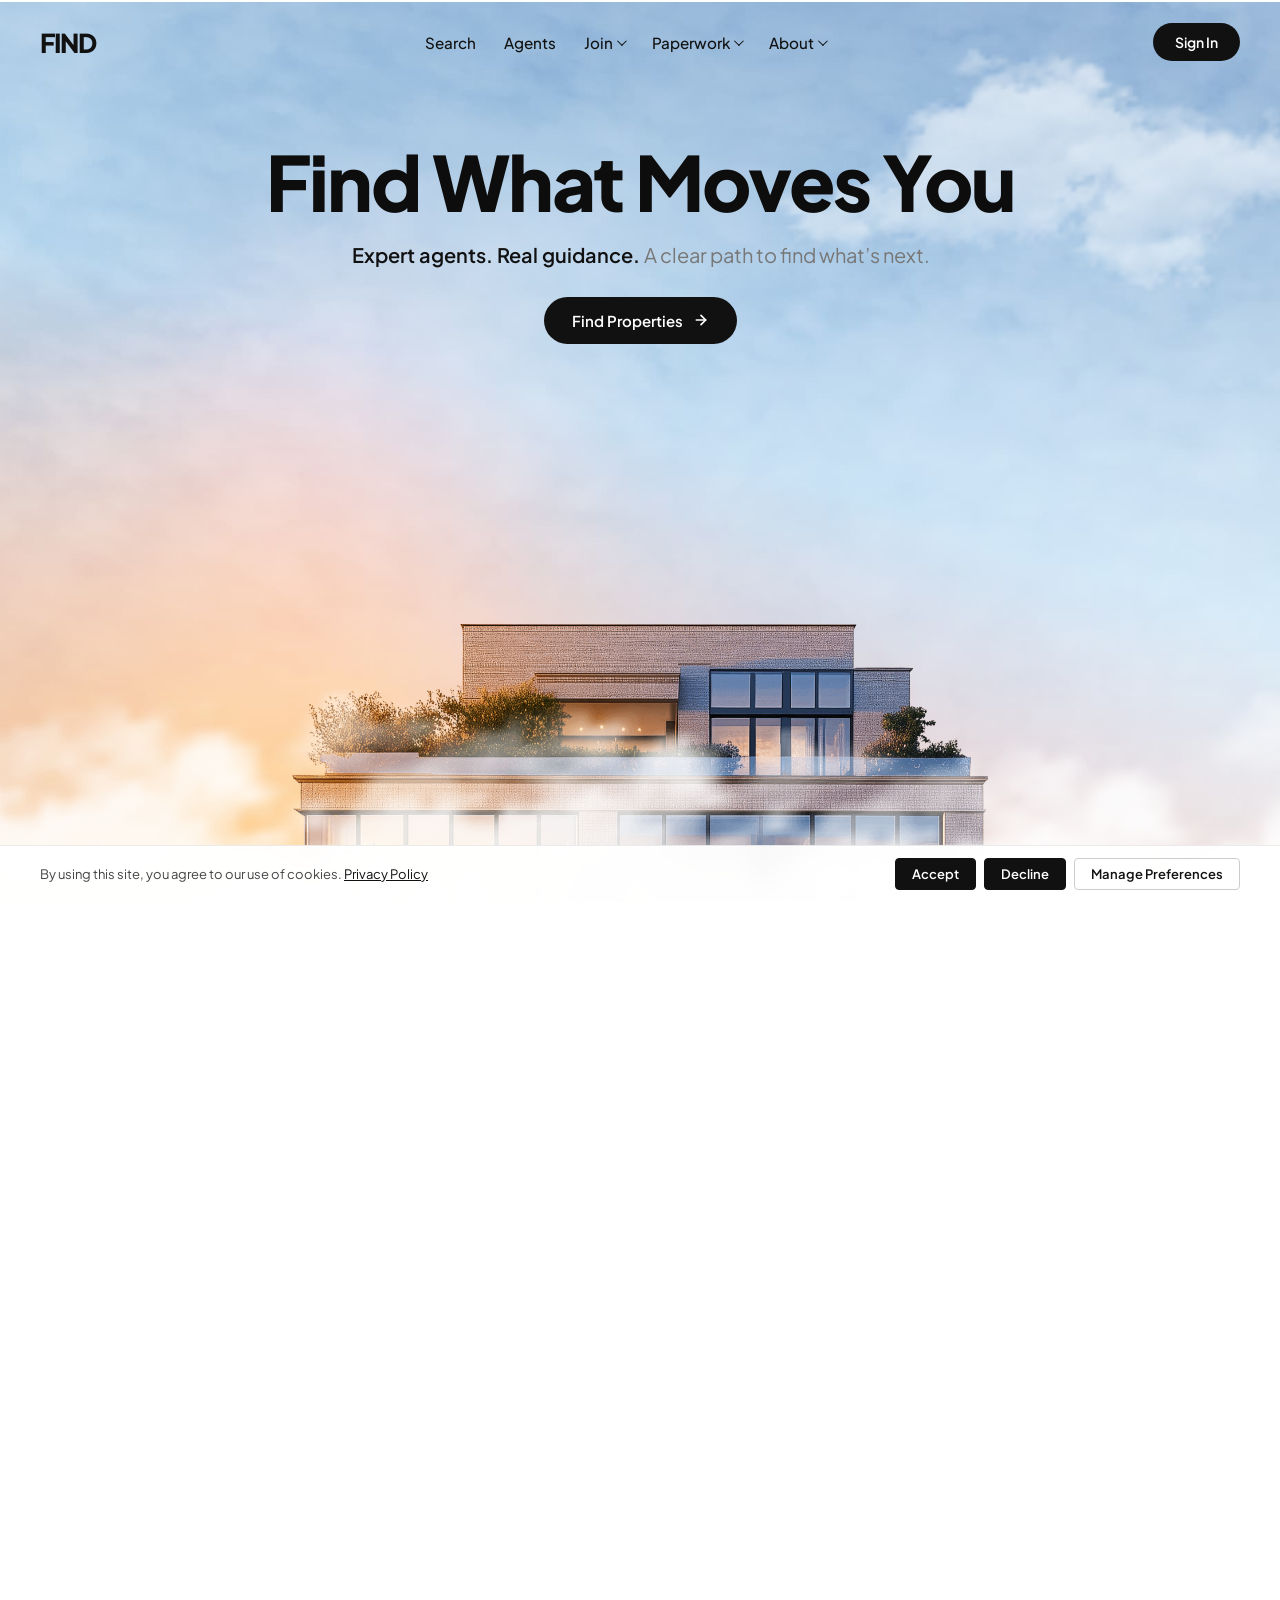
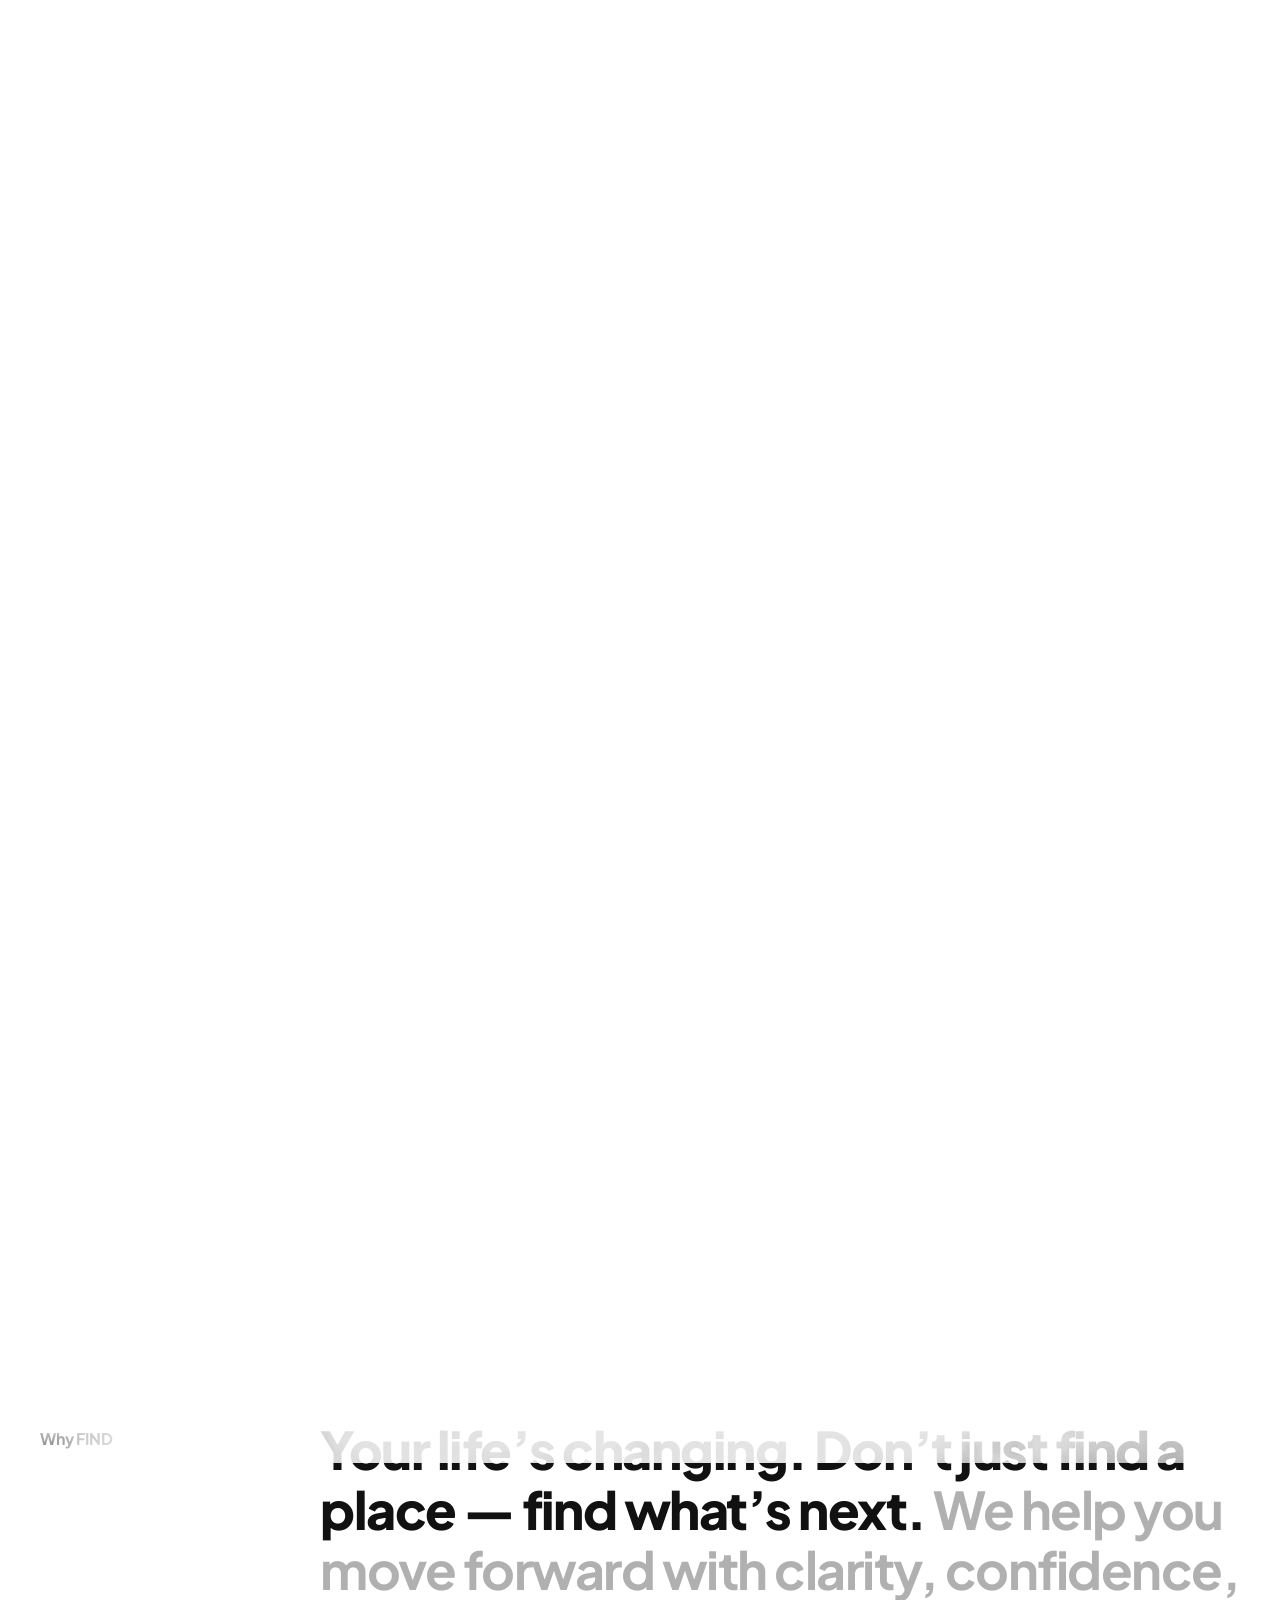
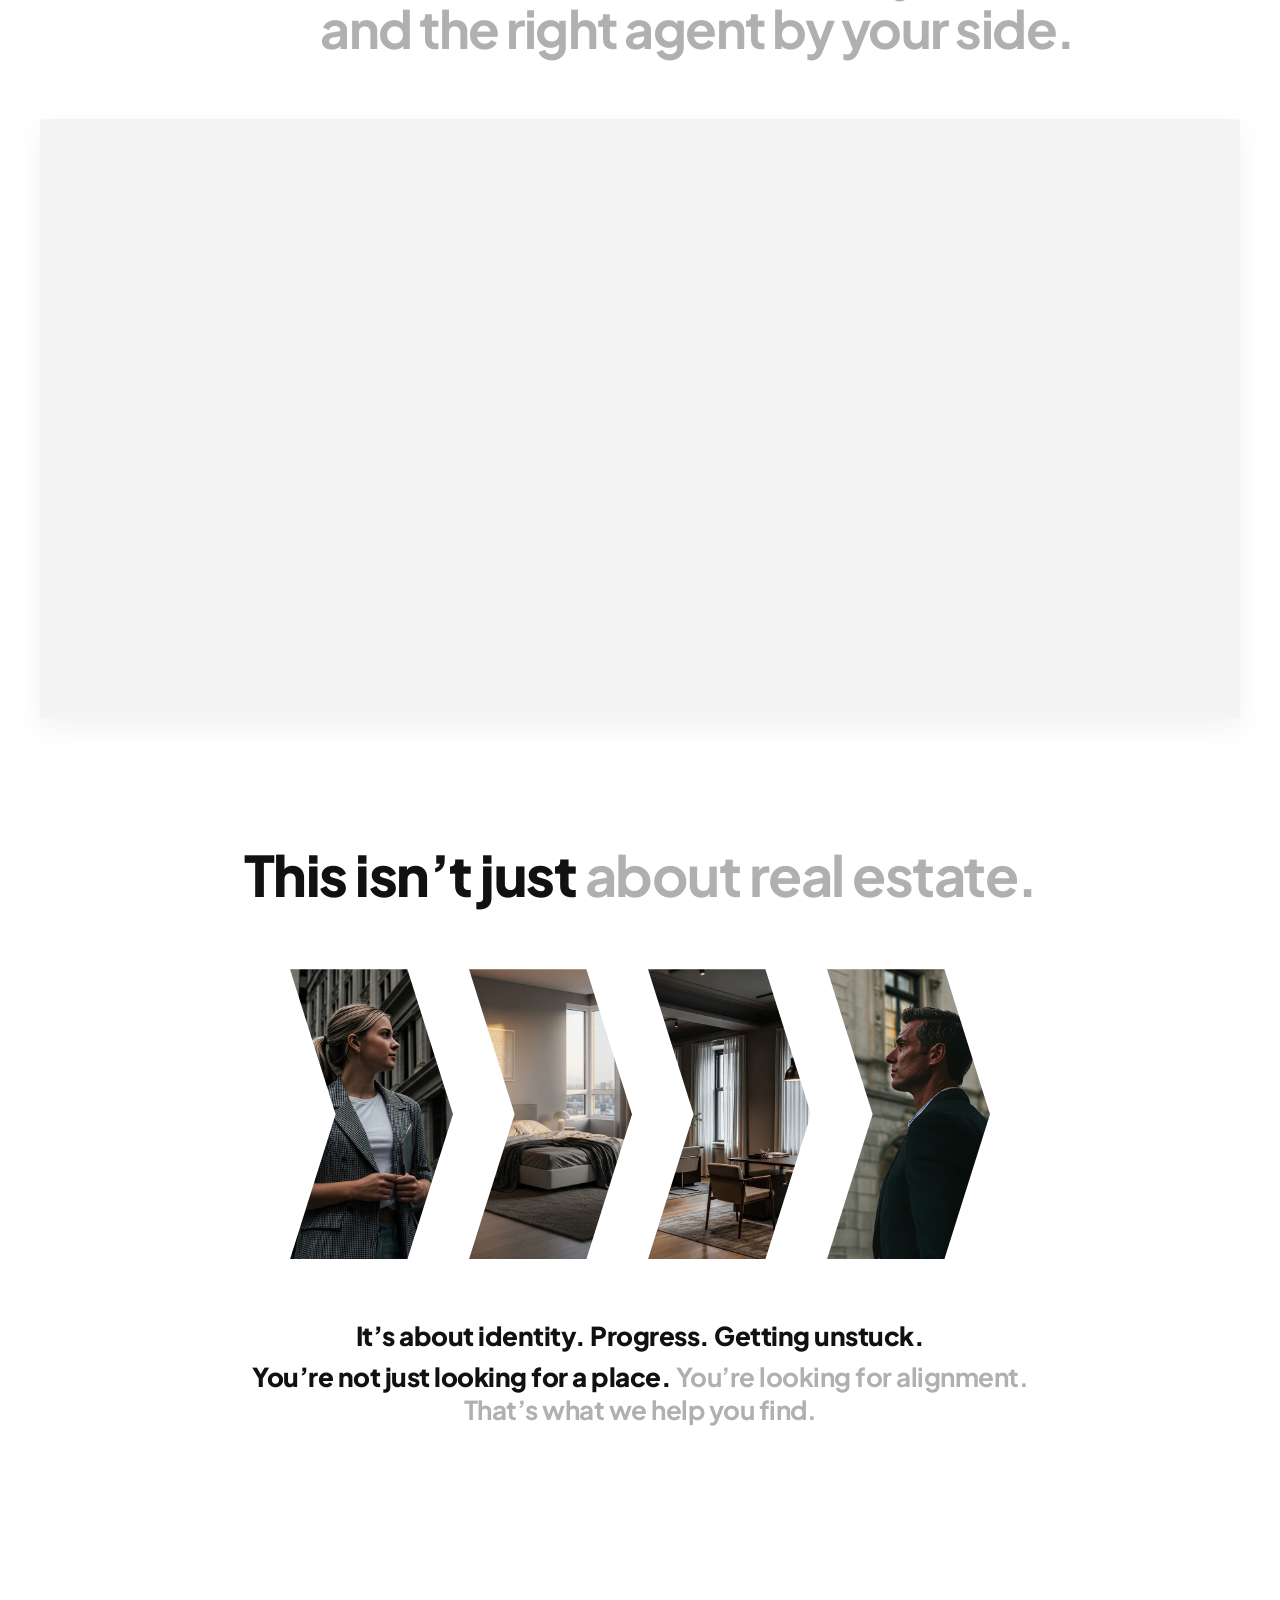
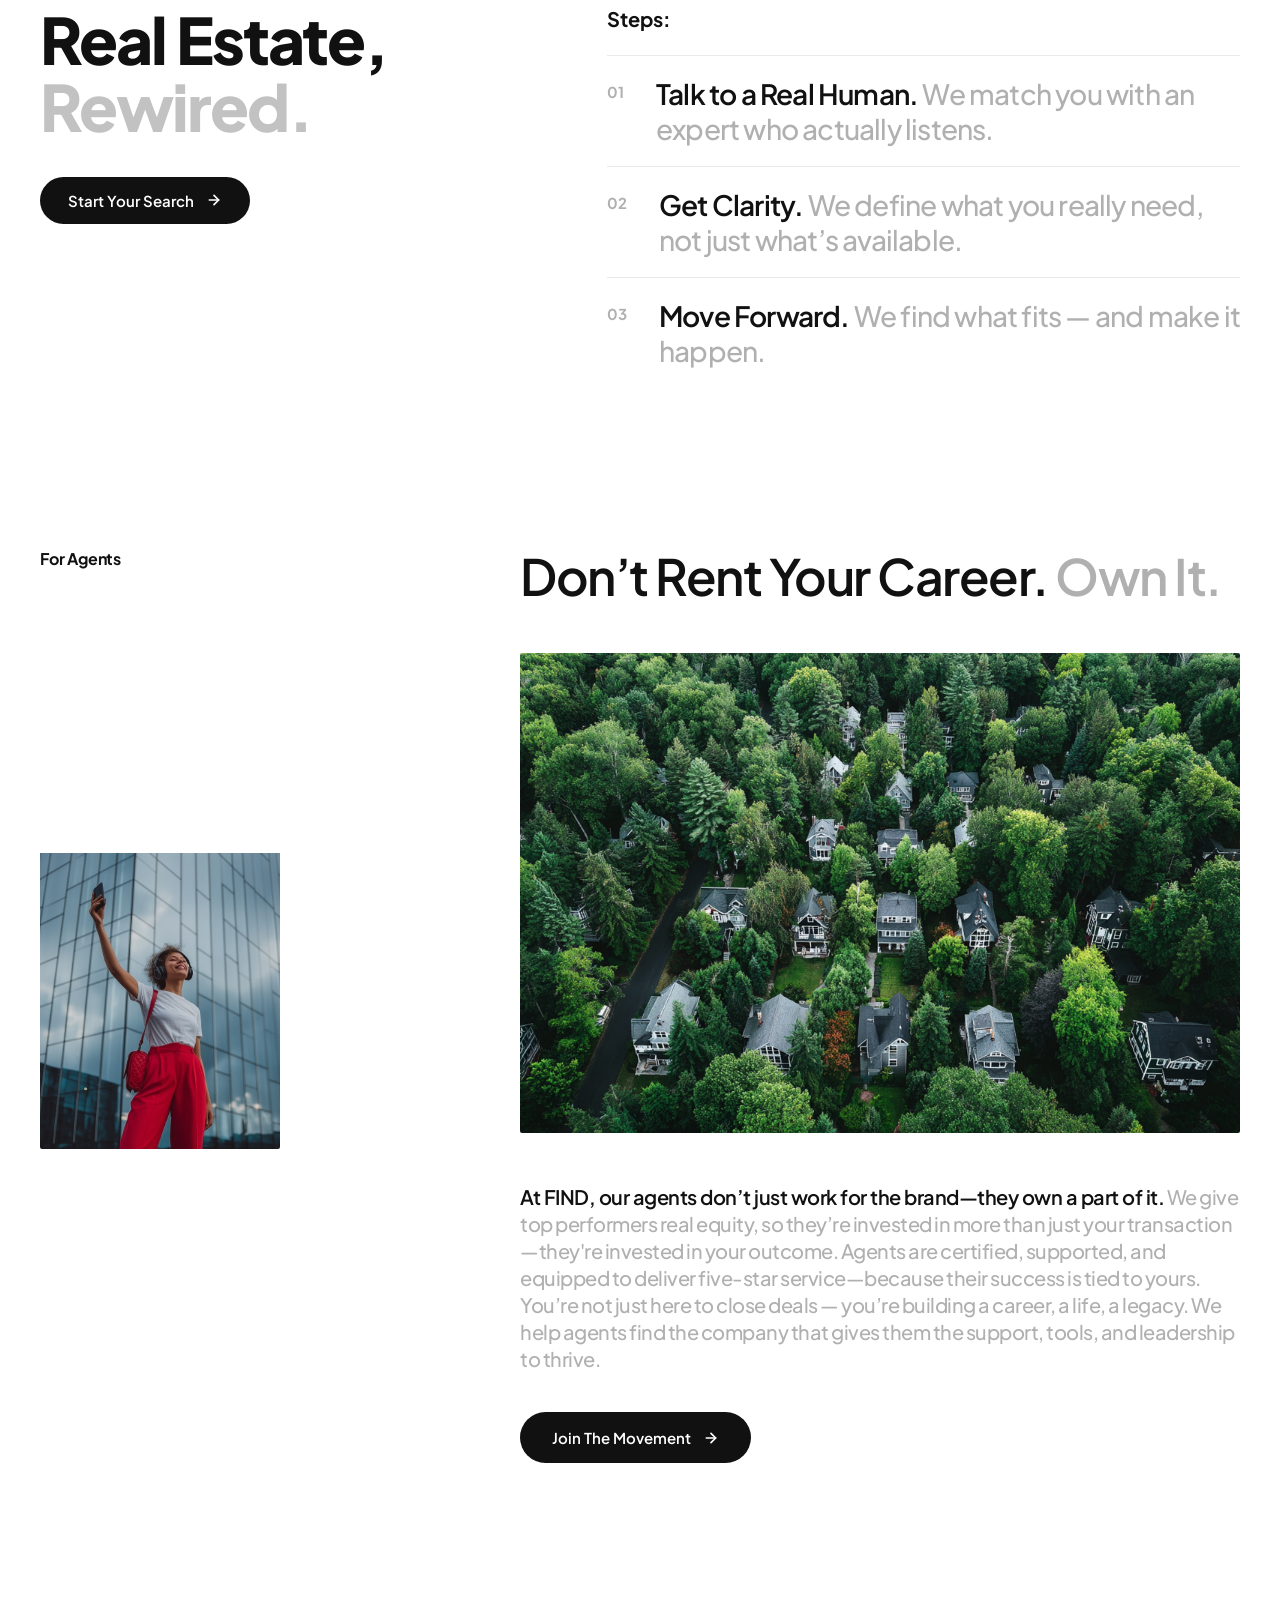
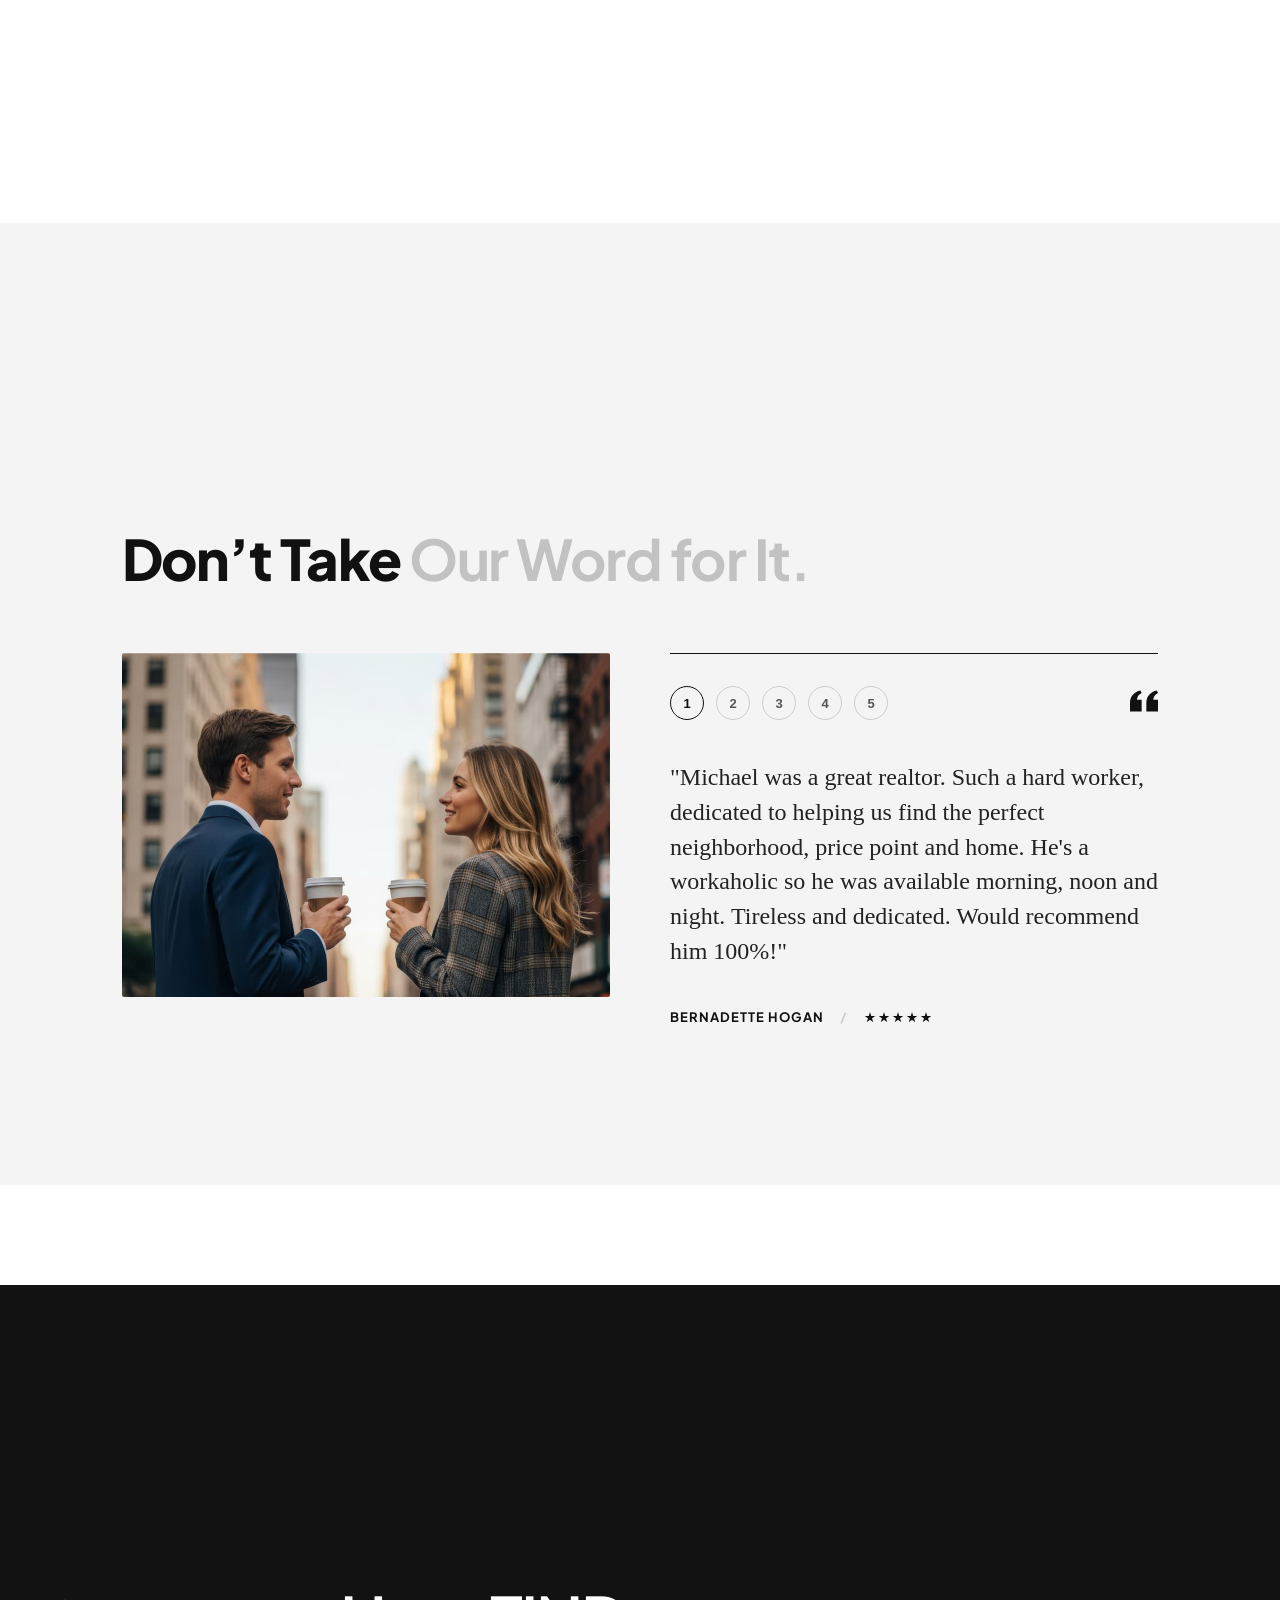
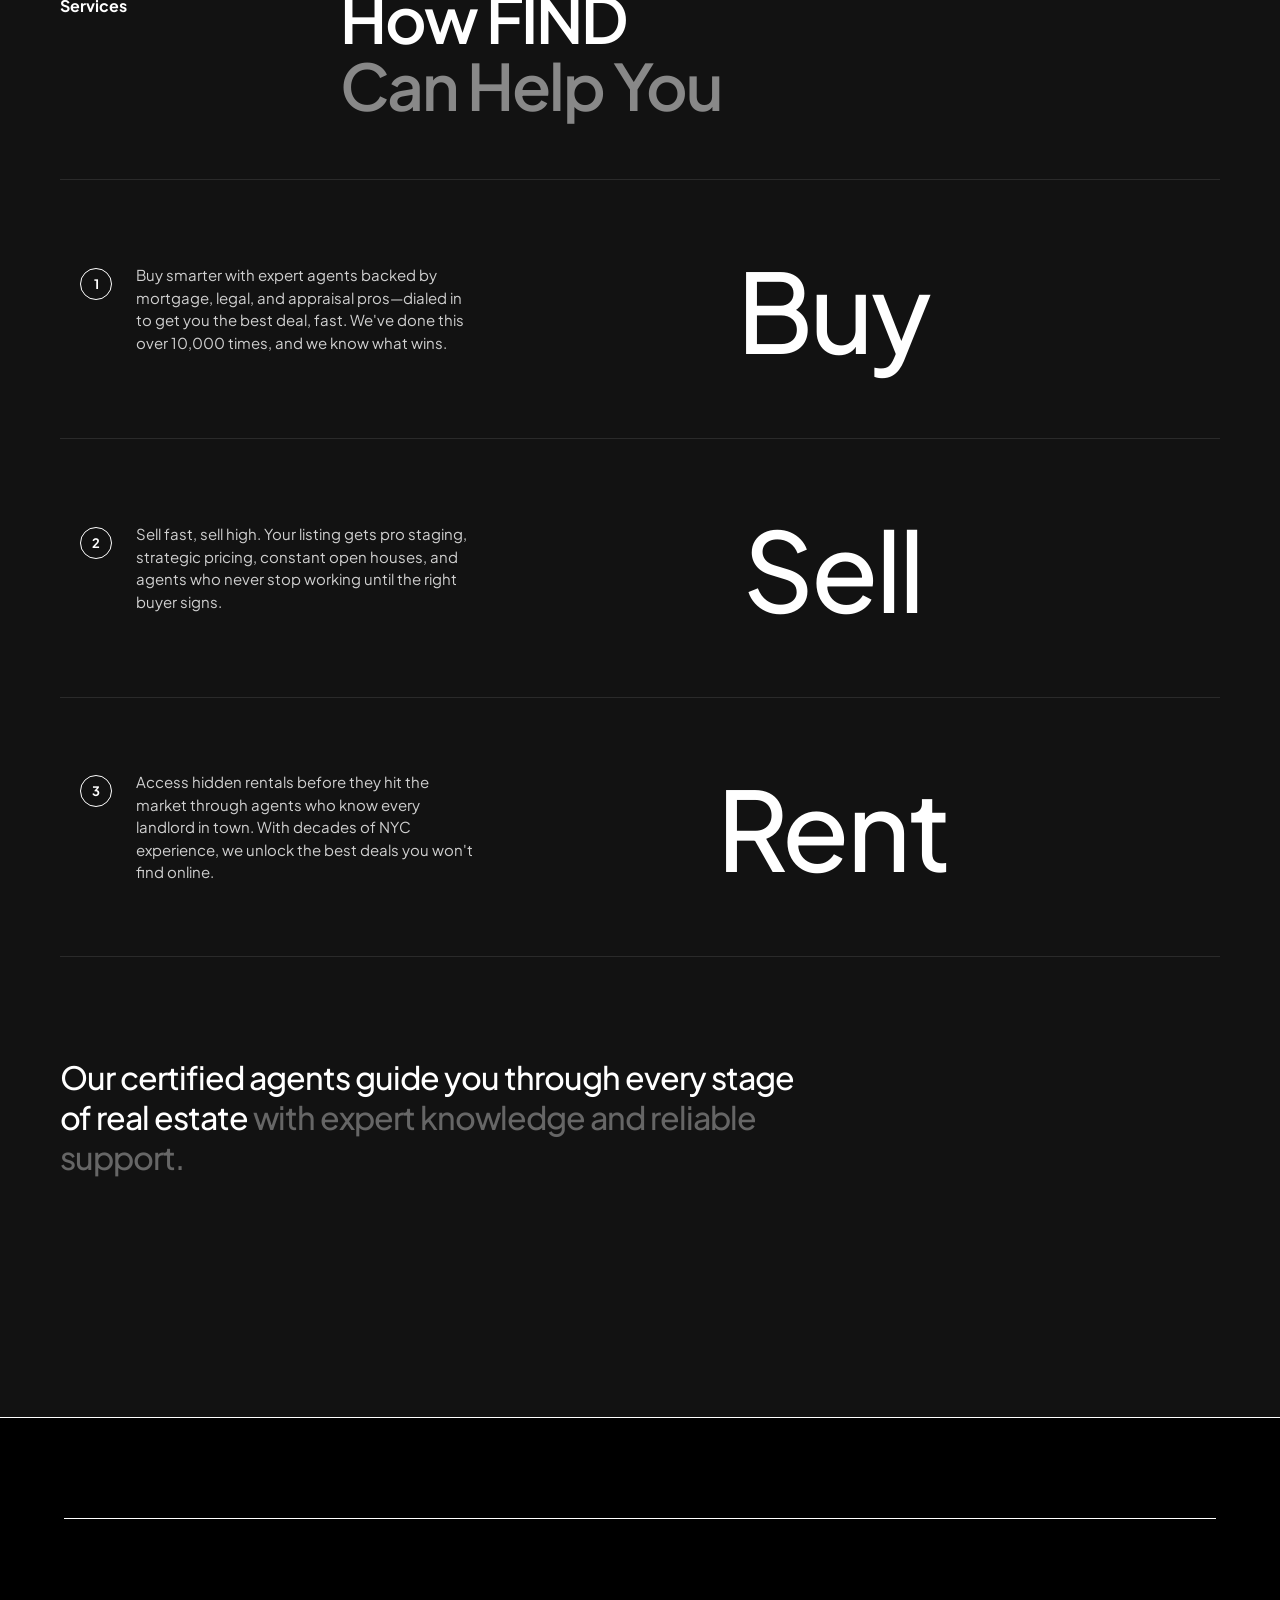
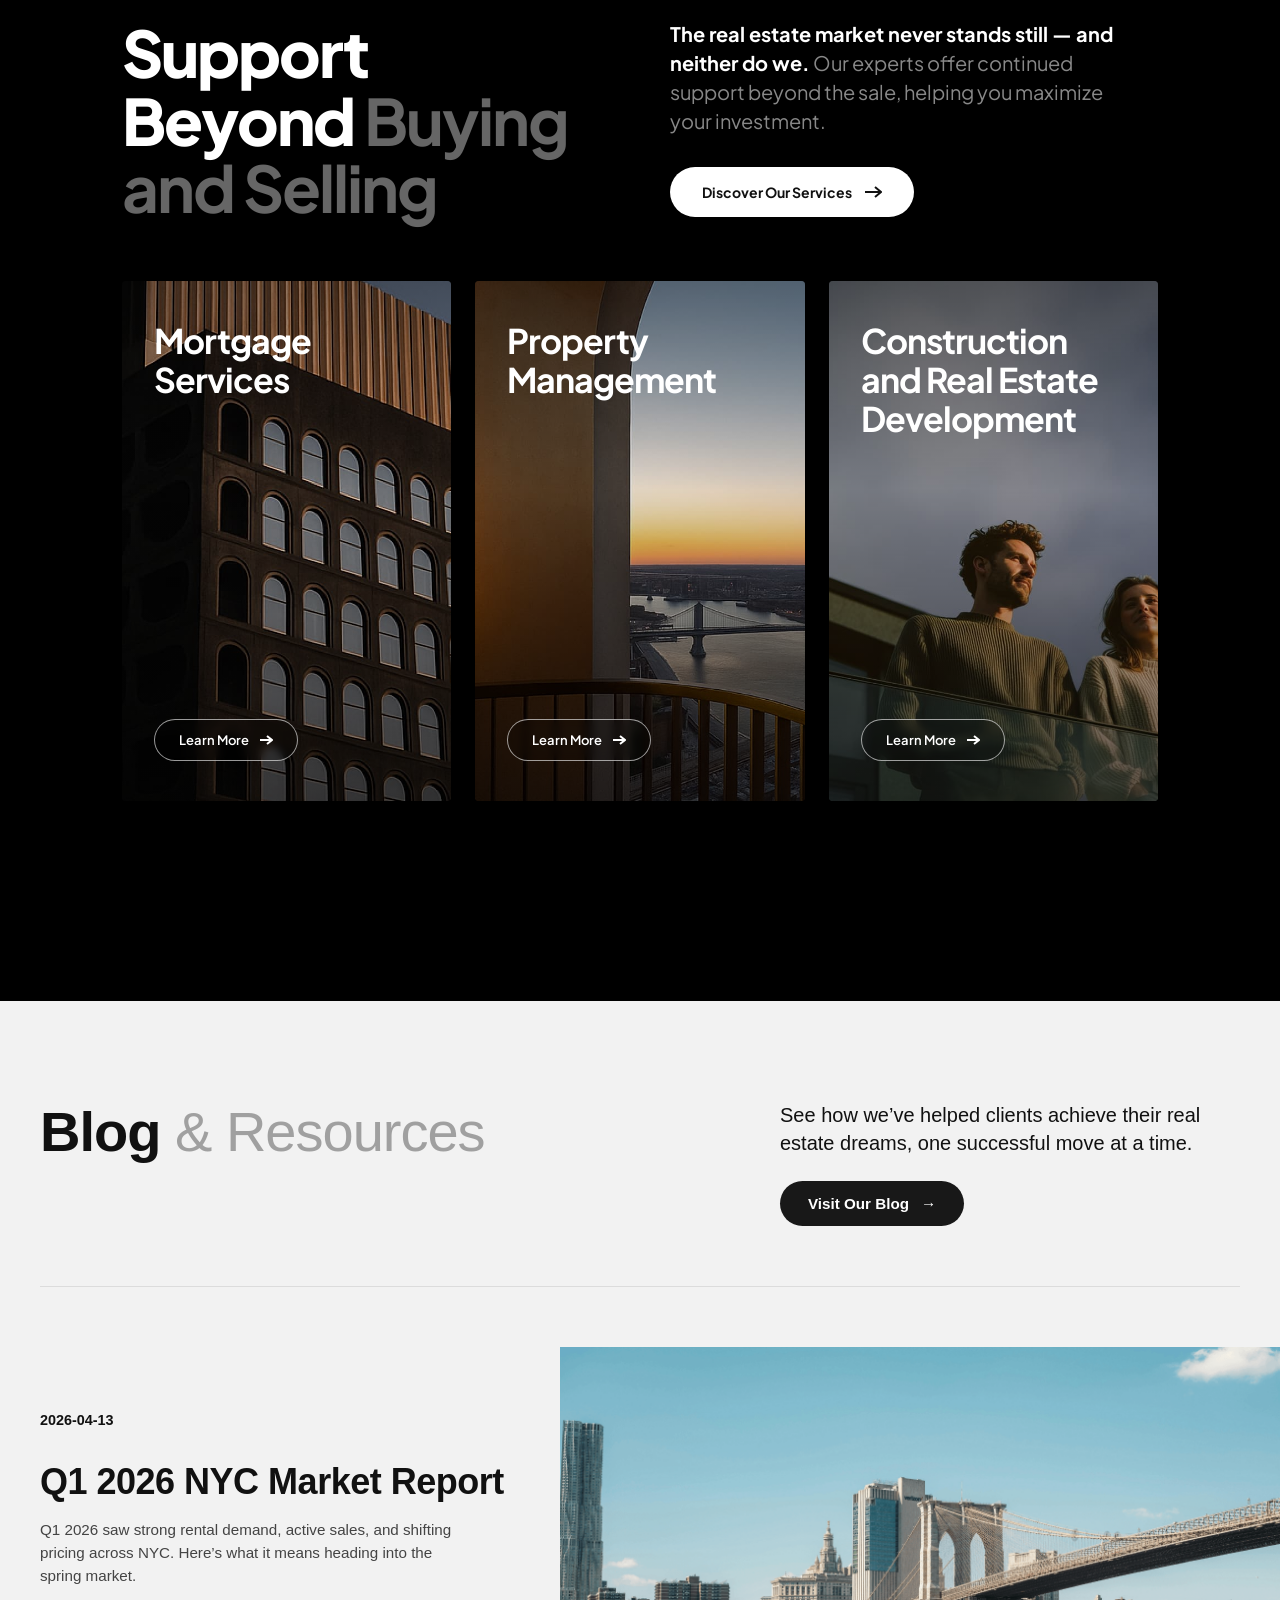
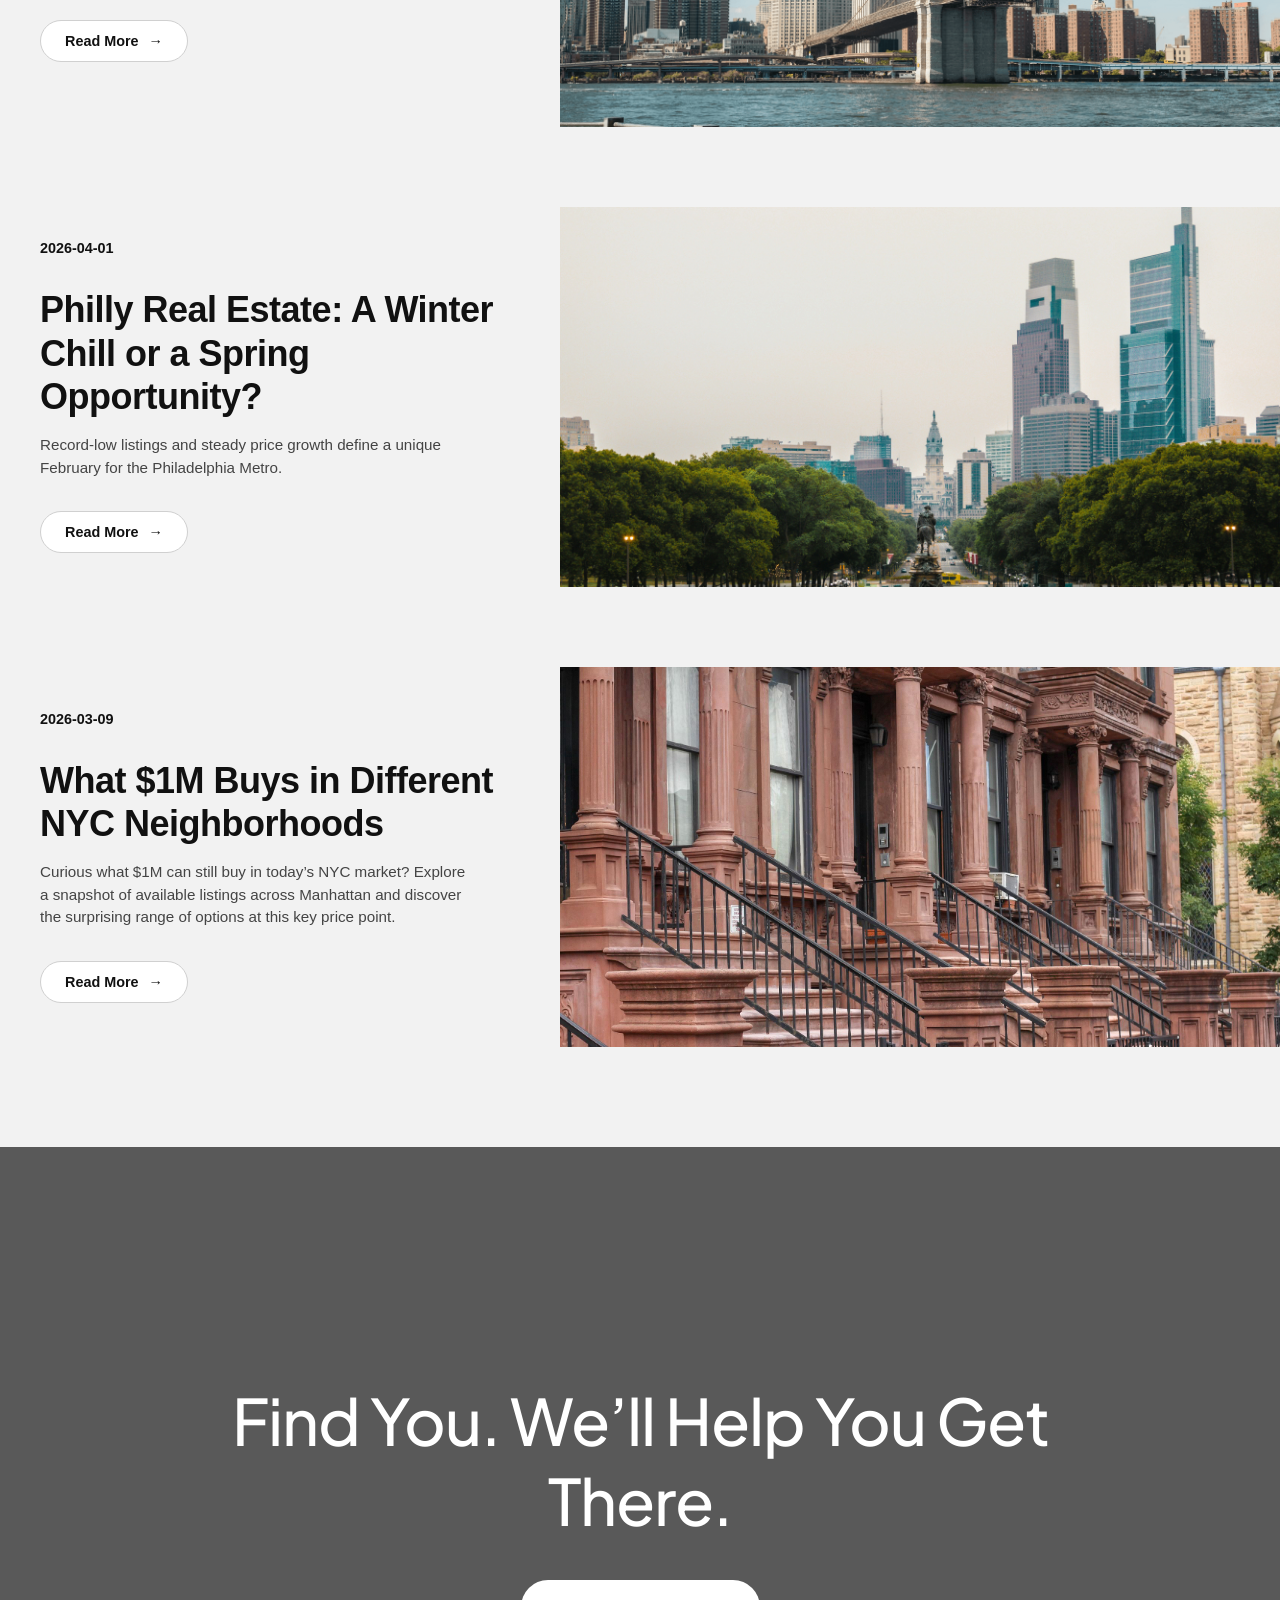
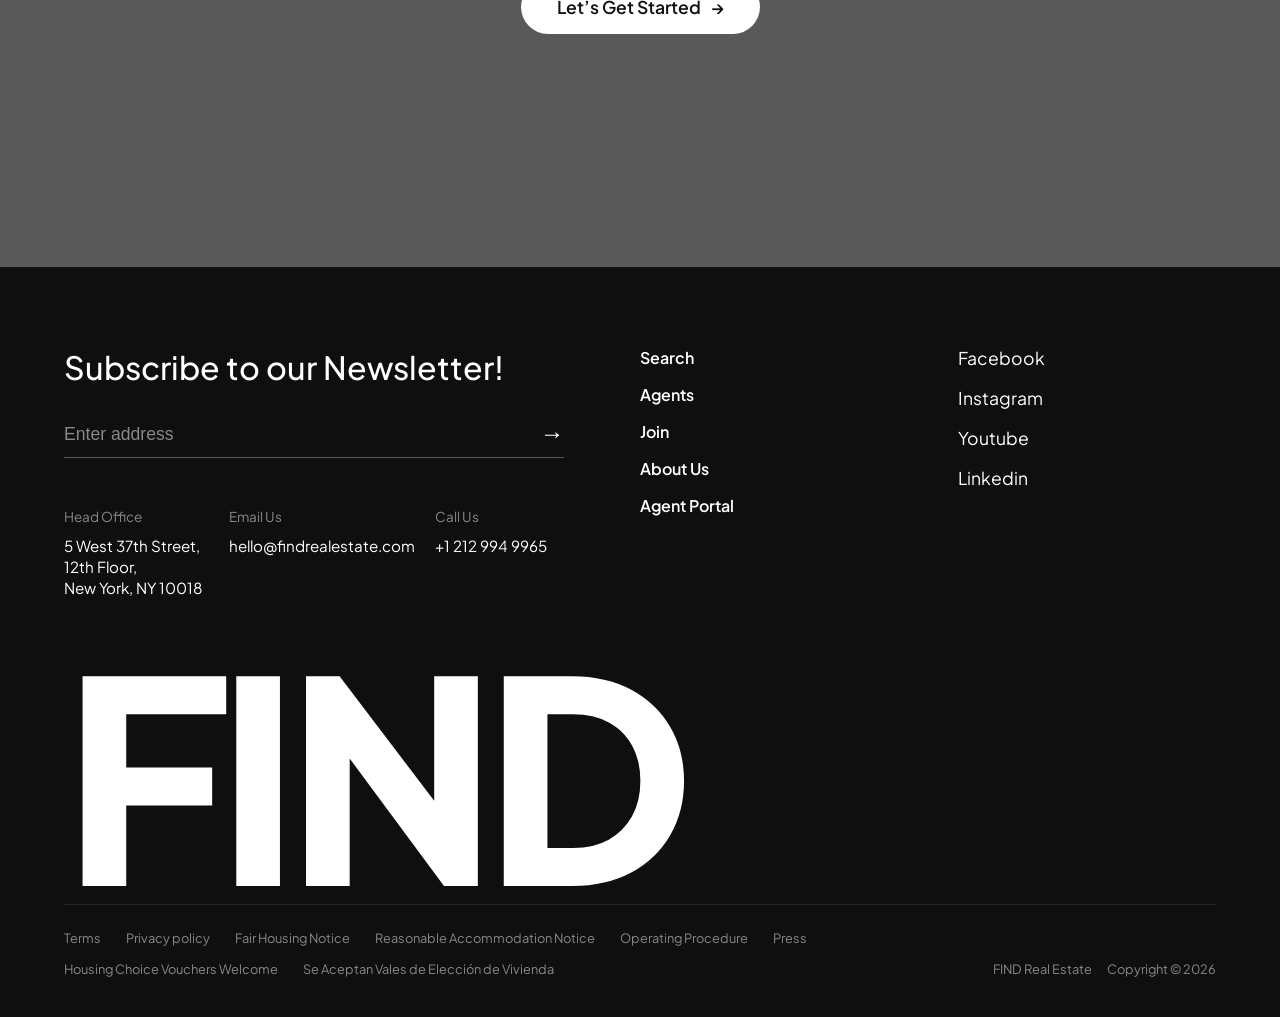
==== index.html @ 1a90a7b6 "Initial website upload" ====
<!DOCTYPE html>
<html lang="en">
<head>
  <meta charset="UTF-8" />
  <meta name="viewport" content="width=device-width, initial-scale=1.0"/>
  <title>FIND Real Estate | Light Landing Page</title>
  
  <link rel="preconnect" href="https://fonts.googleapis.com">
  <link rel="preconnect" href="https://fonts.gstatic.com" crossorigin>
  <link href="https://fonts.googleapis.com/css2?family=Plus+Jakarta+Sans:wght@400;500;600;700;800;900&display=swap" rel="stylesheet">

  <link rel="stylesheet" href="css/style.css" />
</head>
<body>

  <!-- Header Navigation -->
  <header>
    <a href="#" class="logo">FIND</a>
    <nav class="header-nav">
    <ul class="nav-menu">
      <li><a href="search.html">Search</a></li>
      <li><a href="agents.html">Agents</a></li>
      
      <!-- Join Dropdown -->
      <li>
        <a href="#">Join <span class="chevron-icon"></span></a>
        <ul class="dropdown-menu">
          <li><a href="newyork.html">New York City</a></li>
          <li><a href="philadelphia.html">Philadelphia</a></li>
          
          <li><a href="#" class="disabled">Boston (coming soon)</a></li>
        </ul>
      </li>
      
      <!-- Paperwork Dropdown -->
      <li>
        <a href="#">Paperwork <span class="chevron-icon"></span></a>
        <ul class="dropdown-menu">
          <li><a href="submit application.html">Submit an Application</a></li>

        </ul>
      </li>
      

      <!-- About Dropdown -->
      <li>
        <a href="#">About <span class="chevron-icon"></span></a>
        <ul class="dropdown-menu">
          <li><a href="about.html">About Us</a></li>
          <li><a href="blog.html">Blog</a></li>
          <li><a href="press.html">Press</a></li>
        </ul>
      </li>
    </ul>
  </nav>
    <a href="#" class="btn-signin">Sign In</a>
  </header>

  <!-- Virtual Scroll Track Wrapper -->
  <div class="scroll-track">
    <section class="hero-container">
      <!-- Background Sky -->
      <img class="bg-sky" src="assets/back.jpg" alt="Sky Background" />

      <!-- Top-Right Floating Cloud -->
      <img class="bg-cloud-right" src="assets/cloud.png" alt="Cloud Overlay" />

      <!-- Stage 1 Central Hero Content -->
      <div class="hero-content" id="heroContent">
        <h1 class="hero-title">Find What Moves You</h1>
        <p class="hero-subtitle">
          Expert agents. Real guidance. <span>A clear path to find what’s next.</span>
        </p>
        <a href="#" class="btn-find">
          Find Properties
          <svg width="16" height="16" viewBox="0 0 24 24" fill="none" stroke="currentColor" stroke-width="2.5" stroke-linecap="round" stroke-linejoin="round">
            <line x1="5" y1="12" x2="19" y2="12"></line>
            <polyline points="12 5 19 12 12 19"></polyline>
          </svg>
        </a>
      </div>

      <!-- Stage 2 Thin White Outline Text Container -->
      <!-- Stage 2 SVG Outline Text (Identical alignment to mask) -->
      <div class="wireframe-container" id="wireframeContainer">
        <svg class="wireframe-svg" viewBox="0 0 1200 600" preserveAspectRatio="xMidYMid meet">
          <text x="50%" y="42%" text-anchor="middle" class="outline-find-text">FIND</text>
          <text x="50%" y="72%" text-anchor="middle" class="outline-sub-text">Real Estate</text>
        </svg>
      </div>

      <!-- Stage 3 SVG Masked Image Container -->
      <div class="masked-house-container" id="maskedContainer">
        <img class="img-house-masked" src="assets/house.png" alt="House masked inside FIND Real Estate" />
      </div>

      <!-- Standalone Smoke Layer -->
      <img class="img-smoke" id="imgSmoke" src="assets/smoke.png" alt="Fog and smoke overlay" />

      <!-- House Composite Layer -->
      <div class="building-wrapper" id="buildingWrapper">
        <img class="img-house" src="assets/house.png" alt="Modern Apartment Building" />
      </div>
    </section>

  </div>
    <!-- Next Section: Why FIND -->
  <section class="why-section">
    <img class="smoke img-smoke" src="assets/smoke.png" alt="">
    <div class="why-container">
      <div class="why-header">
        <span class="why-label">Why FIND</span>
        <h2 class="why-title">
          Your life’s changing. Don’t just find a place — find what’s next. 
          <span class="why-title-light">We help you move forward with clarity, confidence, and the right agent by your side.</span>
        </h2>
      </div>

      <!-- Video Container -->
      <div class="why-video-wrapper">
        <video class="why-video" autoplay loop muted playsinline>
          <source src="assets/video.mp4" type="video/mp4" />
          Your browser does not support the video tag.
        </video>
      </div>
      <!-- Chevron Image Cards Section -->
      <div class="chevron-section">
        <h2 class="chevron-main-title">
          This isn’t just <span>about real estate.</span>
        </h2>

        <!-- 4 Chevron Cards Grid -->
        <div class="chevron-grid">
          <div class="chevron-card">
            <img src="assets/1 (1).jpg" alt="Real Estate Professional" />
          </div>
          <div class="chevron-card">
            <img src="assets/2.jpg" alt="Modern Bedroom Interior" />
          </div>
          <div class="chevron-card">
            <img src="assets/3.jpg" alt="Luxury Living Room" />
          </div>
          <div class="chevron-card">
            <img src="assets/4.jpg" alt="Real Estate Agent" />
          </div>
        </div>

        <!-- Bottom Subtitle Text -->
        <div class="chevron-footer-text">
          <p class="footer-text-bold">It’s about identity. Progress. Getting unstuck.</p>
          <p class="footer-text-sub">
            You’re not just looking for a place. <span>You’re looking for alignment. That’s what we help you find.</span>
          </p>
        </div>
      </div>

      <!-- Real Estate, Rewired Section -->
      <div class="rewired-section">
        <!-- Left Column: Heading & CTA -->
        <div class="rewired-left">
          <h2 class="rewired-title">
            Real Estate,<br />
            <span>Rewired.</span>
          </h2>
          <a href="#" class="btn-rewired">
            Start Your Search
            <svg width="16" height="16" viewBox="0 0 24 24" fill="none" stroke="currentColor" stroke-width="2.5" stroke-linecap="round" stroke-linejoin="round">
              <line x1="5" y1="12" x2="19" y2="12"></line>
              <polyline points="12 5 19 12 12 19"></polyline>
            </svg>
          </a>
        </div>

        <!-- Right Column: Numbered Steps -->
        <div class="rewired-right">
          <span class="steps-heading">Steps:</span>

          <div class="step-item">
            <span class="step-number">01</span>
            <p class="step-text">
              <strong>Talk to a Real Human.</strong> 
              <span>We match you with an expert who actually listens.</span>
            </p>
          </div>

          <div class="step-item">
            <span class="step-number">02</span>
            <p class="step-text">
              <strong>Get Clarity.</strong> 
              <span>We define what you really need, not just what’s available.</span>
            </p>
          </div>

          <div class="step-item">
            <span class="step-number">03</span>
            <p class="step-text">
              <strong>Move Forward.</strong> 
              <span>We find what fits — and make it happen.</span>
            </p>
          </div>
        </div>
      </div>

      <!-- For Agents Section -->
      <div class="agents-section" id="agentsSection">
        <!-- Left Column: Label + Portrait Image -->
        <div class="agents-left">
          <span class="agents-label">For Agents</span>
          <div class="unwrap-wrapper unwrap-left">
            <img src="assets/1.jpg" alt="Agent portrait" class="agent-img-portrait" />
          </div>
        </div>

        <!-- Right Column: Header, Aerial Image, Description & CTA -->
        <div class="agents-right">
          <h2 class="agents-title">
            Don’t Rent Your Career. <span>Own It.</span>
          </h2>

          <div class="unwrap-wrapper unwrap-right">
            <img src="assets/2 (1).jpg" alt="Aerial neighborhood view" class="agent-img-aerial" />
          </div>

          <div class="agents-content">
            <p class="agents-description">
              <strong>At FIND, our agents don’t just work for the brand—they own a part of it.</strong>
              <span>We give top performers real equity, so they’re invested in more than just your transaction—they're invested in your outcome. Agents are certified, supported, and equipped to deliver five-star service—because their success is tied to yours. You’re not just here to close deals — you’re building a career, a life, a legacy. We help agents find the company that gives them the support, tools, and leadership to thrive.</span>
            </p>

            <a href="#" class="btn-agents">
              Join The Movement
              <svg width="16" height="16" viewBox="0 0 24 24" fill="none" stroke="currentColor" stroke-width="2.5" stroke-linecap="round" stroke-linejoin="round">
                <line x1="5" y1="12" x2="19" y2="12"></line>
                <polyline points="12 5 19 12 12 19"></polyline>
              </svg>
            </a>
          </div>
        </div>
      </div>
    </div>
  </section>



  <section class="testimonials-section">
<!-- Testimonials Section -->
      <div class="testimonials-section">
        <h2 class="testimonials-title">
          Don’t Take <span>Our Word for It.</span>
        </h2>

        <div class="testimonials-grid">
          <!-- Left Column Image -->
          <div class="testimonial-image-wrapper">
            <div class="testimonial-image-container reveal-img-left">
            <img src="assets/1 (2).jpg" alt="Happy Clients" />
            </div>
          </div>

          <!-- Right Column Content -->
          <div class="testimonial-content">
            <div class="testimonial-top-bar">
              <!-- Numbered Buttons -->
              <div class="testimonial-nav">
                <button class="nav-ball active" data-index="0">1</button>
                <button class="nav-ball" data-index="1">2</button>
                <button class="nav-ball" data-index="2">3</button>
                <button class="nav-ball" data-index="3">4</button>
                <button class="nav-ball" data-index="4">5</button>
              </div>

              <!-- Quote Icon -->
              <div class="quote-icon">
                <svg width="28" height="28" viewBox="0 0 24 24" fill="currentColor">
                  <path d="M14.017 21v-7.391c0-5.704 3.731-9.57 8.983-10.609l.995 2.151c-2.432.917-3.995 3.638-3.995 5.849h4v10h-9.983zm-14.017 0v-7.391c0-5.704 3.748-9.57 9-10.609l.996 2.151c-2.433.917-3.996 3.638-3.996 5.849h3.983v10h-9.983z"/>
                </svg>
              </div>
            </div>

            <!-- Dynamic Quote & Author Area -->
            <div class="testimonial-body" id="testimonialBody">
              <p class="quote-text" id="quoteText">
                "Michael was a great realtor. Such a hard worker, dedicated to helping us find the perfect neighborhood, price point and home. He's a workaholic so he was available morning, noon and night. Tireless and dedicated. Would recommend him 100%!"
              </p>

              <div class="quote-meta">
                <span class="author-name" id="authorName">BERNADETTE HOGAN</span>
                <span class="meta-divider">/</span>
                <span class="star-rating">★★★★★</span>
              </div>
            </div>
          </div>
        </div>
      </div>
</section>


<section  class="services-dark-section"> <!-- Dark Services Section -->
      <div class="services-dark-section">
        <div class="services-dark-container">
          <!-- Section Header -->
          <div class="services-header">
            <span class="services-label">Services</span>
            <h2 class="services-title">
              How FIND<br />
              <span>Can Help You</span>
            </h2>
          </div>

          <!-- Service Cards List -->
          <div class="service-cards-list">
            
            <!-- Card 1: Buy -->
            <div class="service-card" style="--bg-image: url('assets/buy.jpg');">
              <div class="service-card-bg"></div>
              <div class="service-card-content">
                <div class="service-info">
                  <span class="service-num">1</span>
                  <p class="service-desc">
                    Buy smarter with expert agents backed by mortgage, legal, and appraisal pros—dialed in to get you the best deal, fast. We've done this over 10,000 times, and we know what wins.
                  </p>
                </div>
                <div class="service-title-wrapper">
                  <h3 class="service-name">Buy</h3>
                </div>
                <div class="service-arrow">
                  <svg width="60" height="40" viewBox="0 0 60 40" fill="none" stroke="currentColor" stroke-width="3" stroke-linecap="round" stroke-linejoin="round">
                    <line x1="5" y1="20" x2="55" y2="20"></line>
                    <polyline points="38 5 55 20 38 35"></polyline>
                  </svg>
                </div>
              </div>
            </div>

            <!-- Card 2: Sell -->
            <div class="service-card" style="--bg-image: url('assets/sell.jpg');">
              <div class="service-card-bg"></div>
              <div class="service-card-content">
                <div class="service-info">
                  <span class="service-num">2</span>
                  <p class="service-desc">
                    Sell fast, sell high. Your listing gets pro staging, strategic pricing, constant open houses, and agents who never stop working until the right buyer signs.
                  </p>
                </div>
                <div class="service-title-wrapper">
                  <h3 class="service-name">Sell</h3>
                </div>
                <div class="service-arrow">
                  <svg width="60" height="40" viewBox="0 0 60 40" fill="none" stroke="currentColor" stroke-width="3" stroke-linecap="round" stroke-linejoin="round">
                    <line x1="5" y1="20" x2="55" y2="20"></line>
                    <polyline points="38 5 55 20 38 35"></polyline>
                  </svg>
                </div>
              </div>
            </div>

            <!-- Card 3: Rent -->
            <div class="service-card" style="--bg-image: url('assets/rent.jpg');">
              <div class="service-card-bg"></div>
              <div class="service-card-content">
                <div class="service-info">
                  <span class="service-num">3</span>
                  <p class="service-desc">
                    Access hidden rentals before they hit the market through agents who know every landlord in town. With decades of NYC experience, we unlock the best deals you won't find online.
                  </p>
                </div>
                <div class="service-title-wrapper">
                  <h3 class="service-name">Rent</h3>
                </div>
                <div class="service-arrow">
                  <svg width="60" height="40" viewBox="0 0 60 40" fill="none" stroke="currentColor" stroke-width="3" stroke-linecap="round" stroke-linejoin="round">
                    <line x1="5" y1="20" x2="55" y2="20"></line>
                    <polyline points="38 5 55 20 38 35"></polyline>
                  </svg>
                </div>
              </div>
            </div>

          </div>

          <!-- Bottom Section Subtitle -->
          <div class="services-footer">
            <h3 class="services-footer-text">
              Our certified agents guide you through every stage of real estate <span>with expert knowledge and reliable support.</span>
            </h3>
          </div>
        </div>
      </div>
</section>

<section class="support-beyond-section">
      
      <!-- Support Beyond Section -->
          <div class="support-beyond-section">
            <!-- Header Grid -->
            <div class="support-header-grid">
              <h2 class="support-title">
                Support<br />
                Beyond <span>Buying<br />and Selling</span>
              </h2>

              <div class="support-desc-wrapper">
                <p class="support-desc">
                  <strong>The real estate market never stands still — and neither do we.</strong> Our experts offer continued support beyond the sale, helping you maximize your investment.
                </p>
                <a href="#" class="btn-discover">
                  Discover Our Services
                  <svg width="18" height="12" viewBox="0 0 18 12" fill="none" stroke="currentColor" stroke-width="2">
                    <path d="M1 6h16M11 1l6 5-6 5"/>
                  </svg>
                </a>
              </div>
            </div>

            <!-- 3-Column Image Feature Grid -->
            <div class="support-cards-grid">
              
              <!-- Card 1: Mortgage Services -->
              <div class="support-card">
                <img src="assets/mortgage-services.jpg" alt="Mortgage Services" class="support-card-img" />
                <div class="support-card-overlay">
                  <h3 class="support-card-title">Mortgage<br />Services</h3>
                  <a href="#" class="btn-learn-more">
                    Learn More
                    <svg width="14" height="10" viewBox="0 0 14 10" fill="none" stroke="currentColor" stroke-width="2">
                      <path d="M1 5h12M8 1l5 4-5 4"/>
                    </svg>
                  </a>
                </div>
              </div>

              <!-- Card 2: Property Management -->
              <div class="support-card">
                <img src="assets/property-management.jpg" alt="Property Management" class="support-card-img" />
                <div class="support-card-overlay">
                  <h3 class="support-card-title">Property<br />Management</h3>
                  <a href="#" class="btn-learn-more">
                    Learn More
                    <svg width="14" height="10" viewBox="0 0 14 10" fill="none" stroke="currentColor" stroke-width="2">
                      <path d="M1 5h12M8 1l5 4-5 4"/>
                    </svg>
                  </a>
                </div>
              </div>

              <!-- Card 3: Development -->
              <div class="support-card">
                <img src="assets/development.jpg" alt="Construction and Real Estate Development" class="support-card-img" />
                <div class="support-card-overlay">
                  <h3 class="support-card-title">Construction<br />and Real Estate<br />Development</h3>
                  <a href="#" class="btn-learn-more">
                    Learn More
                    <svg width="14" height="10" viewBox="0 0 14 10" fill="none" stroke="currentColor" stroke-width="2">
                      <path d="M1 5h12M8 1l5 4-5 4"/>
                    </svg>
                  </a>
                </div>
              </div>

            </div>
          </div>
</section>

<section class="blog-resources-section">
  <div class="blog-container">
    
    <!-- Top Header Bar -->
    <div class="blog-header">
      <div class="header-left">
        <h2>Blog <span>&amp; Resources</span></h2>
      </div>
      <div class="header-right">
        <p>See how we’ve helped clients achieve their real estate dreams, one successful move at a time.</p>
        <a href="#" class="btn-primary">
          Visit Our Blog 
          <span class="arrow">&rarr;</span>
        </a>
      </div>
    </div>

    <!-- Article 1 -->
    <article class="blog-card">
      <div class="card-content">
        <span class="publish-date">2026-04-13</span>
        <h3 class="card-title">Q1 2026 NYC Market Report</h3>
        <p class="card-excerpt">
          Q1 2026 saw strong rental demand, active sales, and shifting pricing across NYC. Here’s what it means heading into the spring market.
        </p>
        <a href="#" class="btn-outline">
          Read More 
          <span class="arrow">&rarr;</span>
        </a>
      </div>
      <div class="card-image-wrapper reveal-img-wrapper">
        <img src="assets/5.png" alt="Q1 2026 NYC Market Report" />
      </div>
    </article>

    <!-- Article 2 -->
    <article class="blog-card">
      <div class="card-content">
        <span class="publish-date">2026-04-01</span>
        <h3 class="card-title">Philly Real Estate: A Winter Chill or a Spring Opportunity?</h3>
        <p class="card-excerpt">
          Record-low listings and steady price growth define a unique February for the Philadelphia Metro.
        </p>
        <a href="#" class="btn-outline">
          Read More 
          <span class="arrow">&rarr;</span>
        </a>
      </div>
      <div class="card-image-wrapper reveal-img-wrapper">
        <img src="assets/6.jpg" alt="Philly Real Estate" />
      </div>
    </article>

    <!-- Article 3 -->
    <article class="blog-card">
      <div class="card-content">
        <span class="publish-date">2026-03-09</span>
        <h3 class="card-title">What $1M Buys in Different NYC Neighborhoods</h3>
        <p class="card-excerpt">
          Curious what $1M can still buy in today’s NYC market? Explore a snapshot of available listings across Manhattan and discover the surprising range of options at this key price point.
        </p>
        <a href="#" class="btn-outline">
          Read More 
          <span class="arrow">&rarr;</span>
        </a>
      </div>
      <div class="card-image-wrapper reveal-img-wrapper">
        <img src="assets/7.jpg" alt="What $1M Buys in NYC" />
      </div>
    </article>

  </div>
</section>

<!-- CTA Banner Section -->
<section class="cta-hero-section">
  <div class="cta-overlay"></div>
  <div class="cta-content">
    <h1>Find You. We’ll Help You Get There.</h1>
    <a href="#" class="btn-cta-white">
      Let’s Get Started <span class="arrow">&rarr;</span>
    </a>
  </div>
</section>

<!-- Footer Section -->
<footer class="site-footer">
  <div class="footer-container">
    
    <!-- Top Row: Newsletter + Navigation Links -->
    <div class="footer-top-row">
      
      <!-- Newsletter & Contact Info Block -->
      <div class="footer-newsletter-block">
        <h3>Subscribe to our Newsletter!</h3>
        <form class="newsletter-form" onsubmit="event.preventDefault();">
          <input type="email" placeholder="Enter address" required />
          <button type="submit" aria-label="Subscribe">&rarr;</button>
        </form>

        <div class="contact-info-grid">
          <div class="info-col">
            <span class="info-label">Head Office</span>
            <p>5 West 37th Street, 12th Floor,<br>New York, NY 10018</p>
          </div>
          <div class="info-col">
            <span class="info-label">Email Us</span>
            <p><a href="mailto:hello@findrealestate.com">hello@findrealestate.com</a></p>
          </div>
          <div class="info-col">
            <span class="info-label">Call Us</span>
            <p><a href="tel:+12129949965">+1 212 994 9965</a></p>
          </div>
        </div>
      </div>

      <!-- Navigation Links -->
      <div class="footer-nav-block">
        <ul class="main-nav-links">
          <li><a href="#">Search</a></li>
          <li><a href="#">Agents</a></li>
          <li><a href="#">Join</a></li>
          <li><a href="#">About Us</a></li>
          <li><a href="#">Agent Portal</a></li>
        </ul>
      </div>

      <!-- Social Links -->
      <div class="footer-social-block">
        <ul>
          <li><a href="#">Facebook</a></li>
          <li><a href="#">Instagram</a></li>
          <li><a href="#">Youtube</a></li>
          <li><a href="#">Linkedin</a></li>
        </ul>
      </div>

    </div>

    <!-- Massive Brand Logo Row -->
    <div class="footer-brand-row">
      <h1 class="brand-text-giant">FIND</h1>
    </div>

    <!-- Bottom Legal Row -->
    <div class="footer-bottom-row">
      <div class="legal-links">
        <a href="#">Terms</a>
        <a href="#">Privacy policy</a>
        <a href="#">Fair Housing Notice</a>
        <a href="#">Reasonable Accommodation Notice</a>
        <a href="#">Operating Procedure</a>
        <a href="#">Press</a>
        <a href="#">Housing Choice Vouchers Welcome</a>
        <a href="#">Se Aceptan Vales de Elección de Vivienda</a>
      </div>
      <div class="copyright-info">
        <span>FIND Real Estate</span>
        <span>Copyright © 2026</span>
      </div>
    </div>

  </div>
</footer>
  <!-- Cookie Consent Bar -->
  <div class="cookie-bar" id="cookieBar">
    <span>By using this site, you agree to our use of cookies. <a href="#">Privacy Policy</a></span>
    <div class="cookie-buttons">
      <button class="cookie-btn btn-accept" id="acceptBtn">Accept</button>
      <button class="cookie-btn btn-decline" id="declineBtn">Decline</button>
      <button class="cookie-btn btn-prefs">Manage Preferences</button>
    </div>
  </div>

  <script src="js/script.js"></script>
  
   <script src="js/scroll.js"></script>
</body>
</html>
---- css/style.css ----
* {
  margin: 0;
  padding: 0;
  box-sizing: border-box;
}

body {
  font-family: 'Plus Jakarta Sans', sans-serif;
  background-color: #ffffff;
  color: #111111;
  overflow-x: hidden;
}

/* Header Navbar */
header {
  position: fixed;
  top: 0;
  left: 0;
  width: 100%;
  height: 80px;
  display: flex;
  justify-content: space-between;
  align-items: center;
  padding: 0 40px;
  z-index: 100;
}

.logo {
  font-size: 26px;
  font-weight: 800;
  letter-spacing: -1px;
  color: #111111;
  text-decoration: none;
}

nav {
  display: flex;
  gap: 32px;
  align-items: center;
}

nav a, .dropdown-btn {
  text-decoration: none;
  color: #222222;
  font-weight: 500;
  font-size: 15px;
  display: flex;
  align-items: center;
  gap: 4px;
  cursor: pointer;
  background: none;
  border: none;
  font-family: inherit;
}

.svg-arrow {
  width: 14px;
  height: 14px;
  fill: currentColor;
}

.btn-signin {
  background-color: #111111;
  color: #ffffff;
  padding: 10px 22px;
  border-radius: 40px;
  font-weight: 600;
  font-size: 14px;
  text-decoration: none;
}

/* Scroll Container */
.scroll-track {
  height: 500vh;
  position: relative;
}

.hero-container {
  position: sticky;
  top: 0;
  width: 100%;
  height: 100vh;
  overflow: hidden;
  display: flex;
  flex-direction: column;
  align-items: center;
  justify-content: flex-start;
  padding-top: 140px;
}

/* Sky & Parallax Cloud */
.bg-sky {
  position: absolute;
  top: 0;
  left: 0;
  width: 100%;
  height: 100%;
  object-fit: cover;
  z-index: 1;
}

.bg-cloud-right {
  position: absolute;
  top: 5%;
  right: -5%;
  width: 45%;
  max-width: 650px;
  z-index: 2;
  mix-blend-mode: screen;
  opacity: 0.85;
  pointer-events: none;
}

/* Stage 1 Hero Content */
.hero-content {
  position: absolute;
  top: 140px;
  z-index: 3;
  text-align: center;
  max-width: 900px;
  padding: 0 20px;
  will-change: transform, opacity;
}

.hero-title {
  font-size: 76px;
  font-weight: 800;
  letter-spacing: -2px;
  line-height: 1.05;
  color: #0d0d0d;
  margin-bottom: 20px;
}

.hero-subtitle {
  font-size: 20px;
  font-weight: 600;
  color: #111111;
  margin-bottom: 30px;
}

.hero-subtitle span {
  color: #777777;
  font-weight: 400;
}

.btn-find {
  display: inline-flex;
  align-items: center;
  gap: 10px;
  background-color: #111111;
  color: #ffffff;
  padding: 14px 28px;
  border-radius: 40px;
  font-weight: 600;
  font-size: 15px;
  text-decoration: none;
}

/* House Layer */
.building-wrapper {
  position: absolute;
  bottom: -701px;
  left: 50%;
  transform: translateX(-50%);
  width: 100%;
  max-width: 1100px;
  display: flex;
  justify-content: center;
  align-items: flex-end;
  z-index: 5;
  will-change: transform, opacity;
}

.img-house {
  width: 100%;
  height: auto;
  display: block;
  z-index: 5;
}

/* Standalone Dynamic Smoke Layer */
.img-smoke {
  position: fixed;
  bottom: -309px;
  left: 50%;
  transform: translateX(-50%);
  width: 160%;
  max-width: 1800px;
  z-index: 6;
  pointer-events: none;
  mix-blend-mode: screen;
  opacity: 0.9;
  will-change: bottom, opacity;
}

/* Stage 2 Vector Outline Text (Thin White Borders) */
.wireframe-container {
  position: absolute;
  top: 50%;
  left: 50%;
  transform: translate(-50%, -50%);
  width: 90vw;
  max-width: 1200px;
  height: 600px;
  z-index: 7;
  pointer-events: none;
  opacity: 0;
  will-change: opacity, transform;
}

.wireframe-svg {
  width: 100%;
  height: 100%;
  overflow: visible;
}

.outline-find-text {
  font-size: 300px;
  font-weight: 900;
  font-family: 'Plus Jakarta Sans', sans-serif;
  fill: none;
  stroke: rgba(255, 255, 255, 0.95);
  stroke-width: 1.5px;
  letter-spacing: -2px;
}

.outline-sub-text {
  font-size: 130px;
  font-weight: 800;
  font-family: 'Plus Jakarta Sans', sans-serif;
  fill: none;
  stroke: rgba(255, 255, 255, 0.95);
  stroke-width: 1.5px;
  letter-spacing: -1px;
}

/* Stage 3 Masked Image Container */
.masked-house-container {
  position: absolute;
  top: 50%;
  left: 50%;
  transform: translate(-50%, -50%);
  width: 90vw;
  max-width: 1200px;
  height: 600px;
  z-index: 8;
  opacity: 0;
  pointer-events: none;

  -webkit-mask-image: url('data:image/svg+xml;utf8,<svg xmlns="http://www.w3.org/2000/svg" width="1200" height="600" viewBox="0 0 1200 600"><text x="50%" y="42%" text-anchor="middle" font-family="Plus Jakarta Sans, sans-serif" font-weight="900" font-size="300" fill="black" letter-spacing="-2">FIND</text><text x="50%" y="72%" text-anchor="middle" font-family="Plus Jakarta Sans, sans-serif" font-weight="800" font-size="130" fill="black" letter-spacing="-1">Real Estate</text></svg>');
  mask-image: url('data:image/svg+xml;utf8,<svg xmlns="http://www.w3.org/2000/svg" width="1200" height="600" viewBox="0 0 1200 600"><text x="50%" y="42%" text-anchor="middle" font-family="Plus Jakarta Sans, sans-serif" font-weight="900" font-size="300" fill="black" letter-spacing="-2">FIND</text><text x="50%" y="72%" text-anchor="middle" font-family="Plus Jakarta Sans, sans-serif" font-weight="800" font-size="130" fill="black" letter-spacing="-1">Real Estate</text></svg>');
  
  -webkit-mask-size: contain;
  mask-size: contain;
  -webkit-mask-repeat: no-repeat;
  mask-repeat: no-repeat;
  -webkit-mask-position: center;
  mask-position: center;
  will-change: opacity, transform;
}

.img-house-masked {
  width: 100%;
  height: 100%;
  object-fit: cover;
  object-position: center center;
}

/* Cookie Bar */
.cookie-bar {
  position: fixed;
  bottom: 0;
  left: 0;
  width: 100%;
  background-color: rgba(255, 255, 255, 0.95);
  backdrop-filter: blur(8px);
  border-top: 1px solid rgba(0, 0, 0, 0.08);
  padding: 12px 40px;
  display: flex;
  justify-content: space-between;
  align-items: center;
  z-index: 100;
  font-size: 13px;
  color: #444444;
}

.cookie-bar.hidden {
  opacity: 0;
  visibility: hidden;
}

.cookie-bar a {
  color: #111111;
  text-decoration: underline;
}

.cookie-buttons {
  display: flex;
  gap: 8px;
}

.cookie-btn {
  padding: 7px 16px;
  border-radius: 4px;
  font-size: 13px;
  font-weight: 600;
  cursor: pointer;
  border: 1px solid #111111;
  font-family: inherit;
}

.btn-accept, .btn-decline {
  background-color: #111111;
  color: #ffffff;
}

.btn-prefs {
  background-color: transparent;
  color: #111111;
  border: 1px solid #cccccc;
}

@media (max-width: 768px) {
  header { padding: 0 20px; }
  nav { display: none; }
  .hero-title { font-size: 42px; }
  .cookie-bar { flex-direction: column; gap: 10px; align-items: flex-start; }
}

/* Stage 2 Vector Outline Text (Exact matching layout) */
.wireframe-container {
  position: absolute;
  top: 50%;
  left: 50%;
  transform: translate(-50%, -50%);
  width: 90vw;
  max-width: 1200px;
  height: 600px;
  z-index: 7;
  pointer-events: none;
  opacity: 0;
  will-change: opacity, transform;
}

.wireframe-svg {
  width: 100%;
  height: 100%;
  overflow: visible;
}

.outline-find-text {
  font-size: 240px;
  font-weight: 900;
  font-family: 'Plus Jakarta Sans', sans-serif;
  fill: none;
  stroke: #ffffff;
  stroke-width: 2px;
  letter-spacing: 0px;
}

.outline-sub-text {
  font-size: 130px;
  font-weight: 800;
  font-family: 'Plus Jakarta Sans', sans-serif;
  fill: none;
  stroke: #ffffff;
  stroke-width: 2px;
  letter-spacing: 0px;
}

/* Stage 3 Masked Container */
.masked-house-container {
  position: absolute;
  top: 50%;
  left: 50%;
  transform: translate(-50%, -50%);
  width: 90vw;
  max-width: 1200px;
  height: 600px;
  z-index: 8;
  opacity: 0;
  pointer-events: none;

  /* Matches outline-find-text and outline-sub-text exactly */
  -webkit-mask-image: url('data:image/svg+xml;utf8,<svg xmlns="http://www.w3.org/2000/svg" width="1200" height="600" viewBox="0 0 1200 600"><text x="50%" y="42%" text-anchor="middle" font-family="Plus Jakarta Sans, sans-serif" font-weight="900" font-size="240" fill="black" letter-spacing="0">FIND</text><text x="50%" y="72%" text-anchor="middle" font-family="Plus Jakarta Sans, sans-serif" font-weight="800" font-size="130" fill="black" letter-spacing="0">Real Estate</text></svg>');
  mask-image: url('data:image/svg+xml;utf8,<svg xmlns="http://www.w3.org/2000/svg" width="1200" height="600" viewBox="0 0 1200 600"><text x="50%" y="42%" text-anchor="middle" font-family="Plus Jakarta Sans, sans-serif" font-weight="900" font-size="240" fill="black" letter-spacing="0">FIND</text><text x="50%" y="72%" text-anchor="middle" font-family="Plus Jakarta Sans, sans-serif" font-weight="800" font-size="130" fill="black" letter-spacing="0">Real Estate</text></svg>');
  
  -webkit-mask-size: contain;
  mask-size: contain;
  -webkit-mask-repeat: no-repeat;
  mask-repeat: no-repeat;
  -webkit-mask-position: center;
  mask-position: center;
  will-change: opacity, transform;
}

.img-house-masked {
  width: 100%;
  height: 100%;
  object-fit: cover;
  object-position: center center;
}
/* Why FIND Section */
.why-section {
  position: relative;
  z-index: 10;
  background-color: #ffffff;
  padding: 120px 40px 100px;
  width: 100%;
}

.why-container {
  max-width: 1200px;
  margin: 0 auto;
}

.why-header {
  display: grid;
  grid-template-columns: 240px 1fr;
  gap: 40px;
  margin-bottom: 60px;
  align-items: start;
}

.why-label {
  font-size: 16px;
  font-weight: 700;
  color: #111111;
  letter-spacing: -0.2px;
  padding-top: 8px;
}

.why-title {
  font-size: 52px;
  font-weight: 800;
  line-height: 1.15;
  letter-spacing: -1.5px;
  color: #111111;
}

.why-title-light {
  color: #b0b0b0;
  font-weight: 700;
}

/* Video Wrapper & Player */
.why-video-wrapper {
  width: 100%;
  border-radius: 4px;
  overflow: hidden;
  background-color: #f4f4f4;
  box-shadow: 0 10px 30px rgba(0, 0, 0, 0.05);
}

.why-video {
  width: 100%;
  height: auto;
  max-height: 700px;
  object-fit: cover;
  display: block;
}

/* Responsive adjustments */
@media (max-width: 900px) {
  .why-header {
    grid-template-columns: 1fr;
    gap: 16px;
  }
  
  .why-title {
    font-size: 34px;
  }
  
  .why-section {
    padding: 80px 20px 60px;
  }
}

.smoke{
    top: -7%;
    width: 100%;
    left: 50%;
    position: absolute;
}


/* Chevron Section Container */
.chevron-section {
  margin-top: 120px;
  text-align: center;
}

.chevron-main-title {
  font-size: 56px;
  font-weight: 800;
  color: #111111;
  letter-spacing: -1.5px;
  margin-bottom: 60px;
}

.chevron-main-title span {
  color: #b0b0b0;
  font-weight: 700;
}

/* 4 Angle Bracket Grid Layout */
.chevron-grid {
display: flex;
    justify-content: center;
    align-items: center;
    gap: 16px;
    width: 100%;
    max-width: 700px;
    margin: 0 auto 60px;
}

/* Individual Chevron Shape Clipping */
.chevron-card {

flex: 1;
    height: 290px;
    clip-path: polygon(0% 0%, 72% 0%, 100% 50%, 72% 100%, 0% 100%, 28% 50%);
    background-color: #f0f0f0;
    overflow: hidden;
    position: relative;

  transition: transform 0.3s ease;
}

.chevron-card:hover {
  transform: translateY(-5px);
}

.chevron-card img {
  width: 100%;
  height: 100%;
  object-fit: cover;
  object-position: center;
  display: block;
}

/* Bottom Text Styling */
.chevron-footer-text {
  max-width: 800px;
  margin: 0 auto;
}

.footer-text-bold {
  font-size: 26px;
  font-weight: 800;
  color: #111111;
  letter-spacing: -0.5px;
  margin-bottom: 8px;
}

.footer-text-sub {
  font-size: 26px;
  font-weight: 800;
  color: #111111;
  letter-spacing: -0.5px;
}

.footer-text-sub span {
  color: #b0b0b0;
  font-weight: 700;
}

/* Mobile & Tablet Adjustments */
@media (max-width: 900px) {
  .chevron-section {
    margin-top: 70px;
  }
  
  .chevron-main-title {
    font-size: 36px;
    margin-bottom: 40px;
  }

  .chevron-grid {
    gap: 8px;
  }

  .chevron-card {
    height: 260px;
  }

  .footer-text-bold,
  .footer-text-sub {
    font-size: 18px;
  }
}

/* Real Estate, Rewired Section */
.rewired-section {
  display: grid;
  grid-template-columns: 1fr 1.3fr;
  gap: 80px;
  margin-top: 140px;
  padding-top: 40px;
  align-items: start;
}

/* Left Column */
.rewired-left {
  position: sticky;
  top: 120px;
}

.rewired-title {
  font-size: 64px;
  font-weight: 800;
  line-height: 1.05;
  letter-spacing: -2px;
  color: #111111;
  margin-bottom: 36px;
}

.rewired-title span {
  color: #c2c2c2;
}

.btn-rewired {
  display: inline-flex;
  align-items: center;
  gap: 12px;
  background-color: #111111;
  color: #ffffff;
  padding: 14px 28px;
  border-radius: 40px;
  font-weight: 600;
  font-size: 15px;
  text-decoration: none;
  transition: background-color 0.2s ease, transform 0.2s ease;
}

.btn-rewired:hover {
  background-color: #333333;
  transform: translateY(-2px);
}

/* Right Column: Steps */
.rewired-right {
  display: flex;
  flex-direction: column;
}

.steps-heading {
  font-size: 20px;
  font-weight: 700;
  color: #111111;
  margin-bottom: 24px;
}

.step-item {
  display: flex;
  align-items: flex-start;
  gap: 32px;
  padding: 20px 0;
  border-top: 1px solid #eaeaea;
}

.step-number {
  font-size: 15px;
  font-weight: 700;
  color: #b0b0b0;
  padding-top: 6px;
}

.step-text {
  font-size: 28px;
  line-height: 1.25;
  letter-spacing: -0.8px;
  color: #111111;
}

.step-text strong {
  font-weight: 600;
  color: #111111;
}

.step-text span {
  color: #b0b0b0;
  font-weight: 500;
}

/* Mobile & Tablet Responsiveness */
@media (max-width: 900px) {
  .rewired-section {
    grid-template-columns: 1fr;
    gap: 40px;
    margin-top: 80px;
  }

  .rewired-left {
    position: static;
  }

  .rewired-title {
    font-size: 42px;
  }

  .step-text {
    font-size: 22px;
  }

  .step-item {
    gap: 16px;
    padding: 24px 0;
  }
}

/* For Agents Layout */
.agents-section {
  display: grid;
  grid-template-columns: 240px 1fr;
  gap: 20%;
  margin-top: 160px;
  padding-bottom: 120px;
  align-items: start;
}

.agents-label {
  font-size: 16px;
  font-weight: 700;
  color: #111111;
  letter-spacing: -0.2px;
  display: block;
  margin-bottom: 80px;
}

.agents-title {
    font-size: 50px;
    font-weight: 600;
    line-height: 1.1;
    letter-spacing: -1.5px;
    color: #111111;
    margin-bottom: 50px;
}

.agents-title span {
  color: #b0b0b0;
}

/* Image Wrapper Base */
.unwrap-wrapper {
  overflow: hidden;
  position: relative;
  transition: clip-path 1.2s cubic-bezier(0.25, 1, 0.5, 1);
  will-change: clip-path;
}

/* Left Image: Starts clipped completely to the left, unwraps Left-to-Right */
.unwrap-left {
  clip-path: inset(0 100% 0 0);
  width: 100%;
  max-width: 340px;
}

/* Right Image: Starts clipped completely to the right, unwraps Right-to-Left */
.unwrap-right {
  clip-path: inset(0 0 0 100%);
  width: 100%;
  margin-bottom: 50px;
}

/* Active State Triggered by Observer */
.agents-section.is-visible .unwrap-left {
  clip-path: inset(0 0 0 0);
}

.agents-section.is-visible .unwrap-right {
  clip-path: inset(0 0 0 0);
}

/* Image Assets */
.agent-img-portrait {
    width: 100%;
    height: 500px;
    object-fit: cover;
    display: block;
    border-radius: 2px;
    padding-top: 85%;
}

.agent-img-aerial {
  width: 100%;
  height: 480px;
  object-fit: cover;
  display: block;
  border-radius: 2px;
}

/* Copy & Button */
.agents-content {
  max-width: 820px;
}

.agents-description {
font-size: 20px;
    line-height: 1.35;
    letter-spacing: -0.5px;
    color: #111111;
    margin-bottom: 40px;
}

.agents-description strong {
  font-weight: 600;
  color: #111111;
}

.agents-description span {
  color: #b0b0b0;
  font-weight: 500;
}

.btn-agents {
  display: inline-flex;
  align-items: center;
  gap: 12px;
  background-color: #111111;
  color: #ffffff;
  padding: 16px 32px;
  border-radius: 40px;
  font-weight: 600;
  font-size: 15px;
  text-decoration: none;
  transition: background-color 0.2s ease, transform 0.2s ease;
}

.btn-agents:hover {
  background-color: #333333;
  transform: translateY(-2px);
}

/* Responsive adjustments */
@media (max-width: 900px) {
  .agents-section {
    grid-template-columns: 1fr;
    gap: 30px;
    margin-top: 80px;
  }

  .agents-title {
    font-size: 36px;
    margin-bottom: 30px;
  }

  .agents-description {
    font-size: 18px;
  }

  .agent-img-portrait,
  .agent-img-aerial {
    height: 320px;
  }
}

/* Testimonials Section */
.testimonials-section {
    margin-top: 140px;
    padding-bottom: 120px;
    width: 100vw;
    background-color: #e3e2e27d;
    /* margin: 0px; */
    position: absolute;
    left: 0%;
    padding: 5%;
}

.testimonials-title {
  font-size: 56px;
  font-weight: 800;
  letter-spacing: -1.5px;
  color: #111111;
  margin-bottom: 60px;
}

.testimonials-title span {
  color: #c2c2c2;
  font-weight: 700;
}

.testimonials-grid {
  display: grid;
  grid-template-columns: 1fr 1fr;
  gap: 60px;
  align-items: start;
}

/* Left Image */
.testimonial-image-wrapper {
  width: 100%;
  border-radius: 2px;
  overflow: hidden;
}

.testimonial-image-wrapper img {
  width: 100%;
  height: 520px;
  object-fit: cover;
  display: block;
}

/* Right Content Box */
.testimonial-content {
  border-top: 1px solid #111111;
  padding-top: 32px;
}

.testimonial-top-bar {
  display: flex;
  justify-content: space-between;
  align-items: center;
  margin-bottom: 40px;
}

/* Numbered Balls */
.testimonial-nav {
  display: flex;
  gap: 12px;
}

.nav-ball {
  width: 34px;
  height: 34px;
  border-radius: 50%;
  border: 1px solid #cccccc;
  background-color: transparent;
  color: #555555;
  font-size: 13px;
  font-weight: 600;
  cursor: pointer;
  display: flex;
  align-items: center;
  justify-content: center;
  transition: all 0.2s ease;
}

.nav-ball:hover {
  border-color: #111111;
  color: #111111;
}

.nav-ball.active {
  border-color: #111111;
  color: #111111;
  background-color: transparent;
  font-weight: 700;
}

.quote-icon {
  color: #111111;
}

/* Dynamic Text & Transition */
.testimonial-body {
  transition: opacity 0.25s ease, transform 0.25s ease;
  will-change: opacity, transform;
}

.testimonial-body.fade-out {
  opacity: 0;
  transform: translateY(6px);
}

.quote-text {
  font-size: 24px;
  line-height: 1.45;
  color: #222222;
  font-family: Georgia, serif;
  margin-bottom: 40px;
  min-height: 160px;
}

.quote-meta {
  display: flex;
  align-items: center;
  gap: 16px;
  font-size: 13px;
  font-weight: 700;
  letter-spacing: 1px;
}

.author-name {
  color: #111111;
  text-transform: uppercase;
}

.meta-divider {
  color: #cccccc;
}

.star-rating {
  color: #111111;
  letter-spacing: 2px;
}

/* Responsive adjustments */
@media (max-width: 900px) {
  .testimonials-grid {
    grid-template-columns: 1fr;
    gap: 30px;
  }

  .testimonials-title {
    font-size: 36px;
    margin-bottom: 30px;
  }

  .testimonial-image-wrapper img {
    height: 360px;
  }

  .quote-text {
    font-size: 18px;
    min-height: auto;
  }
}

/* Services Section Dark Container */
.services-dark-section {
  background-color: #121212;
  color: #ffffff;
  margin-top: 100px;
  padding: 100px 0 120px;
  width: 100vw;
  position: relative;
  left: 50%;
  right: 50%;
  margin-left: -50vw;
  margin-right: -50vw;
}

.services-dark-container {
  max-width: 1240px;
  margin: 0 auto;
  padding: 0 40px;
}

/* Header Styling */
.services-header {
  display: grid;
  grid-template-columns: 240px 1fr;
  gap: 40px;
  margin-bottom: 60px;
  align-items: start;
}

.services-label {
  font-size: 16px;
  font-weight: 700;
  color: #ffffff;
  padding-top: 10px;
}

.services-title {
    font-size: 64px;
    font-weight: 600;
    line-height: 1.05;
    letter-spacing: -2px;
    color: #ffffff;
}

.services-title span {
  color: #888888;
}

/* Cards List */
.service-cards-list {
  display: flex;
  flex-direction: column;
}

.service-card {
  position: relative;
  border-top: 1px solid #2a2a2a;
  padding: 60px 20px;
  overflow: hidden;
  cursor: pointer;
  transition: border-color 0.3s ease;
}

.service-card:last-child {
  border-bottom: 1px solid #2a2a2a;
}

/* Hover Background Image Layer */
.service-card-bg {
  position: absolute;
  top: 0;
  left: 0;
  width: 100%;
  height: 100%;
  background-image: var(--bg-image);
  background-size: cover;
  background-position: center;
  opacity: 0;
  transition: opacity 0.4s ease, transform 0.4s ease;
  transform: scale(1.03);
  z-index: 1;
}

/* Background Overlay for readability */
.service-card-bg::after {
  content: '';
  position: absolute;
  inset: 0;
  background: rgba(0, 0, 0, 0.45);
}

.service-card-content {
  position: relative;
  z-index: 2;
  display: grid;
  grid-template-columns: 1fr 1.2fr auto;
  align-items: center;
  gap: 40px;
}

/* Card Information (Num + Desc) */
.service-info {
  display: flex;
  gap: 24px;
  align-items: flex-start;
}

.service-num {
  width: 32px;
  height: 32px;
  border-radius: 50%;
  border: 1px solid #ffffff;
  display: flex;
  align-items: center;
  justify-content: center;
  font-size: 13px;
  font-weight: 700;
  flex-shrink: 0;
  margin-top: 4px;
}

.service-desc {
  font-size: 15px;
  line-height: 1.5;
  color: #d0d0d0;
  max-width: 340px;
}

/* Service Title Text */
.service-title-wrapper {
  text-align: center;
}

.service-name {
  font-size: 110px;
  font-weight: 500;
  letter-spacing: -3px;
  color: #ffffff;
  margin: 0;
  display: inline-block;
  position: relative;
}

.service-name::after {
  content: '';
  position: absolute;
  bottom: 10px;
  left: 0;
  width: 100%;
  height: 3px;
  background-color: #ffffff;
  opacity: 0;
  transition: opacity 0.3s ease;
}

/* Service Arrow */
.service-arrow {
  opacity: 0;
  transform: translateX(-20px);
  transition: opacity 0.3s ease, transform 0.3s ease;
  color: #ffffff;
}

/* Active Hover States */
.service-card:hover .service-card-bg {
  opacity: 1;
  transform: scale(1);
}

.service-card:hover .service-name::after {
  opacity: 1;
}

.service-card:hover .service-arrow {
  opacity: 1;
  transform: translateX(0);
}

/* Footer Copy */
.services-footer {
  margin-top: 100px;
  max-width: 760px;
}

.services-footer-text {
font-size: 32px;
    font-weight: 500;
    line-height: 1.25;
    letter-spacing: -1px;
    color: #ffffff;
}

.services-footer-text span {
  color: #666666;
}

/* Responsive Styles */
@media (max-width: 990px) {
  .services-header {
    grid-template-columns: 1fr;
    gap: 16px;
  }

  .services-title {
    font-size: 42px;
  }

  .service-card-content {
    grid-template-columns: 1fr;
    gap: 24px;
  }

  .service-title-wrapper {
    text-align: left;
  }

  .service-name {
    font-size: 64px;
  }

  .service-arrow {
    display: none;
  }

  .services-footer-text {
    font-size: 24px;
  }
}


/* Support Beyond Section */
.support-beyond-section {
    border-top: 1px solid #ffffff;
    background-color: black;
    position: absolute;
    width: 100vw;
    left: 0%;
    padding: 5%;
}

/* Section Header Layout */
.support-header-grid {
  display: grid;
  grid-template-columns: 1fr 1fr;
  gap: 60px;
  align-items: start;
  margin-bottom: 60px;
}

.support-title {
  font-size: 64px;
  font-weight: 800;
  line-height: 1.05;
  letter-spacing: -2px;
  color: #ffffff;
}

.support-title span {
  color: #666666;
  font-weight: 700;
}

.support-desc-wrapper {
  max-width: 460px;
}

.support-desc {
  font-size: 20px;
  line-height: 1.45;
  color: #888888;
  margin-bottom: 32px;
}

.support-desc strong {
  color: #ffffff;
  font-weight: 700;
}

/* Discover Button */
.btn-discover {
  display: inline-flex;
  align-items: center;
  gap: 12px;
  background-color: #ffffff;
  color: #111111;
  padding: 16px 32px;
  border-radius: 40px;
  font-size: 14px;
  font-weight: 700;
  text-decoration: none;
  transition: background-color 0.3s ease, transform 0.2s ease;
}

.btn-discover:hover {
  background-color: #e2e2e2;
  transform: translateY(-2px);
}

/* 3-Column Card Grid */
.support-cards-grid {
  display: grid;
  grid-template-columns: repeat(3, 1fr);
  gap: 24px;
}

.support-card {
  position: relative;
  height: 520px;
  border-radius: 4px;
  overflow: hidden;
  cursor: pointer;
}

.support-card-img {
  width: 100%;
  height: 100%;
  object-fit: cover;
  display: block;
  transition: transform 0.5s ease;
}

/* Subtle Zoom Effect on Hover */
.support-card:hover .support-card-img {
  transform: scale(1.05);
}

/* Card Content Overlay */
.support-card-overlay {
  position: absolute;
  inset: 0;
  background: linear-gradient(180deg, rgba(0, 0, 0, 0.4) 0%, rgba(0, 0, 0, 0.1) 40%, rgba(0, 0, 0, 0.6) 100%);
  padding: 40px 32px;
  display: flex;
  flex-direction: column;
  justify-content: space-between;
  align-items: flex-start;
}

.support-card-title {
  font-size: 34px;
  font-weight: 700;
  color: #ffffff;
  line-height: 1.15;
  letter-spacing: -1px;
}

/* Pill Learn More Button */
.btn-learn-more {
  display: inline-flex;
  align-items: center;
  gap: 10px;
  border: 1px solid rgba(255, 255, 255, 0.6);
  background: rgba(0, 0, 0, 0.2);
  backdrop-filter: blur(4px);
  color: #ffffff;
  padding: 12px 24px;
  border-radius: 30px;
  font-size: 13px;
  font-weight: 600;
  text-decoration: none;
  transition: all 0.3s ease;
}

.support-card:hover .btn-learn-more {
  background: #ffffff;
  color: #111111;
  border-color: #ffffff;
}

/* Responsive Breakdown */
@media (max-width: 990px) {
  .support-header-grid {
    grid-template-columns: 1fr;
    gap: 30px;
  }

  .support-title {
    font-size: 42px;
  }

  .support-cards-grid {
    grid-template-columns: 1fr;
    gap: 20px;
  }

  .support-card {
    height: 400px;
  }

  .support-card-title {
    font-size: 28px;
  }
}

/* Section Container & Background */
.blog-resources-section {
background-color: #f2f2f2;
    padding: 80px 40px;
    font-family: -apple-system, BlinkMacSystemFont, "Segoe UI", Roboto, Helvetica, Arial, sans-serif;
    color: #111111;
    position: absolute;
    top: 115%;
    left: 0%;
}

.blog-container {
  max-width: 1280px;
  margin: 0 auto;
}

/* Section Header Layout */
.blog-header {
  display: flex;
  justify-content: space-between;
  align-items: flex-start;
  padding-bottom: 60px;
  border-bottom: 1px solid #dcdcdc;
  margin-bottom: 60px;
  gap: 40px;
}

.header-left h2 {
  font-size: 3.5rem;
  font-weight: 700;
  line-height: 1.1;
  margin: 0;
  letter-spacing: -1px;
}

.header-left h2 span {
  color: #a0a0a0;
  font-weight: 400;
}

.header-right {
  max-width: 460px;
}

.header-right p {
  font-size: 1.25rem;
  line-height: 1.4;
  margin: 0 0 24px 0;
  font-weight: 500;
  color: #111111;
}

/* Black Pill Button */
.btn-primary {
  display: inline-flex;
  align-items: center;
  gap: 12px;
  background-color: #181818;
  color: #ffffff;
  padding: 14px 28px;
  border-radius: 50px;
  text-decoration: none;
  font-weight: 600;
  font-size: 0.95rem;
  transition: background-color 0.2s ease;
}

.btn-primary:hover {
  background-color: #333333;
}

/* Blog Article Cards */
.blog-card {
  display: grid;
  grid-template-columns: 40% 60%;
  gap: 40px;
  align-items: center;
  margin-bottom: 80px;
}

.blog-card:last-child {
  margin-bottom: 0;
}

.card-content {
  display: flex;
  flex-direction: column;
  align-items: flex-start;
}

.publish-date {
  font-size: 0.9rem;
  font-weight: 600;
  color: #111111;
  margin-bottom: 32px;
  display: block;
}

.card-title {
  font-size: 2.25rem;
  font-weight: 600;
  line-height: 1.2;
  margin: 0 0 16px 0;
  letter-spacing: -0.5px;
}

.card-excerpt {
  font-size: 0.95rem;
  line-height: 1.5;
  color: #444444;
  margin: 0 0 32px 0;
  max-width: 90%;
}

/* White Pill Button */
.btn-outline {
  display: inline-flex;
  align-items: center;
  gap: 10px;
  background-color: #ffffff;
  color: #111111;
  padding: 12px 24px;
  border-radius: 50px;
  border: 1px solid #d0d0d0;
  text-decoration: none;
  font-weight: 600;
  font-size: 0.9rem;
  transition: all 0.2s ease;
}

.btn-outline:hover {
  border-color: #111111;
  background-color: #fdfdfd;
}

/* Image Wrappers */
.card-image-wrapper {
  width: 100%;
  height: 380px;
  overflow: hidden;
  border-radius: 0px;
}

.card-image-wrapper img {
  width: 100%;
  height: 100%;
  object-fit: cover;
  display: block;
}

/* Responsive Styles */
@media (max-width: 900px) {
  .blog-header {
    flex-direction: column;
    gap: 24px;
  }
  
  .blog-card {
    grid-template-columns: 1fr;
    gap: 24px;
  }
  
  .card-image-wrapper {
    height: 280px;
    order: -1;
  }
  
  .header-left h2 {
    font-size: 2.5rem;
  }
}

/* --- FIXED: Testimonials Section --- */
.testimonials-section {
  margin-top: 140px;
  padding: 80px 5%;
  width: 100%;
  position: relative;
  background-color: #f4f4f4;
}

/* --- FIXED: Support Beyond Section --- */
.support-beyond-section {
  border-top: 1px solid #ffffff;
  background-color: #000000;
  position: relative;
  width: 100%;
  padding: 100px 5%;
}

/* --- FIXED: Blog Resources Section --- */
.blog-resources-section {
  background-color: #f2f2f2;
  padding: 100px 40px;
  font-family: -apple-system, BlinkMacSystemFont, "Segoe UI", Roboto, Helvetica, Arial, sans-serif;
  color: #111111;
  position: relative; /* Restores normal document flow */
  width: 100%;
}


header {
  position: fixed;
  top: 0;
  left: 0;
  width: 100%;
  height: 80px;
  display: flex;
  justify-content: space-between;
  align-items: center;
  padding: 0 40px;
  z-index: 100;
  
  /* Initial transparent state */
  background-color: transparent;
  box-shadow: none;
  transition: background-color 0.3s ease, box-shadow 0.3s ease, border-bottom 0.3s ease;
}

/* Scrolled White Navigation Bar State */
header.scrolled {
  background-color: rgba(255, 255, 255, 0.95);
  backdrop-filter: blur(10px);
  -webkit-backdrop-filter: blur(10px);
  border-bottom: 1px solid rgba(0, 0, 0, 0.08);
  box-shadow: 0 4px 20px rgba(0, 0, 0, 0.04);
}

/* Container for clipping control */
.reveal-img-wrapper {
  overflow: hidden;
  width: 100%;
  display: block;
}

/* Base image hidden state (clipped right-to-left) */
.reveal-img-wrapper img {
  width: 100%;
  height: auto;
  display: block;
  /* inset(top right bottom left) */
  clip-path: inset(0 0 0 100%); 
  transition: clip-path 1.2s cubic-bezier(0.16, 1, 0.3, 1), transform 1.2s cubic-bezier(0.16, 1, 0.3, 1);
  transform: scale(1.05); /* Subtle scale dynamic for polish */
}

/* Active unwrapped state */
.reveal-img-wrapper.is-revealed img {
  clip-path: inset(0 0 0 0);
  transform: scale(1);
}

/* Container styling */
.reveal-img-left {
  overflow: hidden;
  display: block;
  width: 100%;
}

/* Base image hidden state (clipped from the right) */
.reveal-img-left img {
  width: 100%;
  height: auto;
  display: block;
  /* inset(top right bottom left) -> clips 100% from the right side */
  clip-path: inset(0 100% 0 0); 
  transition: clip-path 1.2s cubic-bezier(0.16, 1, 0.3, 1), transform 1.2s cubic-bezier(0.16, 1, 0.3, 1);
  transform: scale(1.05);
}

/* Active unwrapped state */
.reveal-img-left.is-revealed img {
  clip-path: inset(0 0 0 0);
  transform: scale(1);
}


/* ==========================================
   CTA HERO SECTION
   ========================================== */
.cta-hero-section {
  position: relative;
  width: 100%;
  min-height: 80vh;
  background: url('assets/bg.jpg') center/cover no-repeat;
  display: flex;
  align-items: center;
  justify-content: center;
  text-align: center;
  color: #ffffff;
}

.cta-overlay {
  position: absolute;
  inset: 0;
  background: rgba(0, 0, 0, 0.65); /* Dark tint for text readability */
  z-index: 1;
}

.cta-content {
  position: relative;
  z-index: 2;
  max-width: 900px;
  padding: 0 20px;
}

.cta-content h1 {
  font-size: clamp(2.5rem, 5vw, 4.5rem);
  font-weight: 500;
  letter-spacing: -1px;
  margin-bottom: 2.5rem;
}

.btn-cta-white {
  display: inline-flex;
  align-items: center;
  gap: 10px;
  background-color: #ffffff;
  color: #111111;
  padding: 16px 36px;
  border-radius: 40px;
  text-decoration: none;
  font-weight: 600;
  font-size: 1.1rem;
  transition: transform 0.3s ease, background-color 0.3s ease;
}

.btn-cta-white:hover {
  background-color: #f0f0f0;
  transform: translateY(-2px);
}

/* ==========================================
   BLACK FOOTER SECTION
   ========================================== */
.site-footer {
  background-color: #0f0f0f;
  color: #ffffff;
  padding: 80px 5% 40px 5%;
  font-family: inherit;
  position: absolute;
}

.footer-container {
  max-width: 1400px;
  margin: 0 auto;
}

/* Top Layout Grid */
.footer-top-row {
  display: grid;
  grid-template-columns: 2fr 1fr 1fr;
  gap: 60px;
  margin-bottom: 60px;
}

/* Newsletter Block */
.footer-newsletter-block h3 {
  font-size: 2rem;
  font-weight: 500;
  margin-bottom: 25px;
}

.newsletter-form {
  position: relative;
  max-width: 500px;
  border-bottom: 1px solid rgba(255, 255, 255, 0.3);
  margin-bottom: 50px;
}

.newsletter-form input {
  width: 100%;
  background: transparent;
  border: none;
  outline: none;
  color: #ffffff;
  padding: 12px 40px 12px 0;
  font-size: 1.1rem;
}

.newsletter-form input::placeholder {
  color: #888888;
}

.newsletter-form button {
  position: absolute;
  right: 0;
  top: 50%;
  transform: translateY(-50%);
  background: transparent;
  border: none;
  color: #ffffff;
  font-size: 1.5rem;
  cursor: pointer;
}

/* Contact Info Grid */
.contact-info-grid {
  display: grid;
  grid-template-columns: repeat(3, 1fr);
  gap: 20px;
}

.info-label {
  display: block;
  font-size: 0.85rem;
  color: #888888;
  margin-bottom: 10px;
}

.info-col p, .info-col a {
  font-size: 0.95rem;
  color: #ffffff;
  text-decoration: none;
  line-height: 1.4;
}

/* Links Columns */
.footer-nav-block ul,
.footer-social-block ul {
  list-style: none;
  padding: 0;
  margin: 0;
}

.main-nav-links li {
  margin-bottom: 16px;
}

.main-nav-links a {
  color: #ffffff;
  text-decoration: none;
  font-size: 1rem;
  font-weight: 600;
  transition: opacity 0.2s;
}

.footer-social-block li {
  margin-bottom: 18px;
}

.footer-social-block a {
  color: #ffffff;
  text-decoration: none;
  font-size: 1.1rem;
  transition: opacity 0.2s;
}

.main-nav-links a:hover,
.footer-social-block a:hover {
  opacity: 0.7;
}

/* Giant Brand Typography */
.footer-brand-row {
  margin: 40px 0 20px 0;
  line-height: 0.8;
}

.brand-text-giant {
  font-size: clamp(8rem, 22vw, 24rem);
  font-weight: 900;
  letter-spacing: -0.04em;
  margin: 0;
  color: #ffffff;
  width: 100%;
}

/* Bottom Legal Row */
.footer-bottom-row {
  display: flex;
  justify-content: space-between;
  align-items: flex-end;
  gap: 20px;
  border-top: 1px solid rgba(255, 255, 255, 0.1);
  padding-top: 25px;
  font-size: 0.8rem;
  color: #888888;
}

.legal-links {
  display: flex;
  flex-wrap: wrap;
  gap: 15px 25px;
}

.legal-links a {
  color: #888888;
  text-decoration: none;
}

.legal-links a:hover {
  color: #ffffff;
}

.copyright-info {
  display: flex;
  gap: 15px;
  white-space: nowrap;
}

/* Mobile Responsiveness */
@media (max-width: 992px) {
  .footer-top-row {
    grid-template-columns: 1fr;
    gap: 40px;
  }
  
  .contact-info-grid {
    grid-template-columns: 1fr;
  }
  
  .footer-bottom-row {
    flex-direction: column;
    align-items: flex-start;
  }
}
/* Navigation List */
.header-nav ul.nav-menu {
  display: flex;
  align-items: center;
  list-style: none;
  gap: 28px;
  margin: 0;
  padding: 0;
}

.header-nav ul.nav-menu > li {
  position: relative;
  padding: 25px 0;
}

.header-nav ul.nav-menu > li > a {
  text-decoration: none;
  color: #111111;
  font-weight: 500;
  font-size: 0.95rem;
  display: flex;
  align-items: center;
  gap: 4px;
}

/* Chevron */
.chevron-icon {
  display: inline-block;
  width: 7px;
  height: 7px;
  border-right: 1.5px solid #111111;
  border-bottom: 1.5px solid #111111;
  transform: rotate(45deg) translateY(-2px);
  transition: transform 0.2s ease;
}

.header-nav ul.nav-menu > li:hover .chevron-icon {
  transform: rotate(-135deg) translateY(-2px);
}

/* Dropdown Window */
.dropdown-menu {
  position: absolute;
  top: 100%;
  left: 0;
  min-width: 240px;
  background-color: #ffffff;
  box-shadow: 0 12px 32px rgba(0, 0, 0, 0.12);
  padding: 24px 28px;
  list-style: none;
  margin: 0;
  opacity: 0;
  visibility: hidden;
  transform: translateY(10px);
  transition: opacity 0.25s ease, transform 0.25s ease, visibility 0.25s ease;
  border-radius: 2px;
  pointer-events: none;
}

.header-nav ul.nav-menu > li:hover .dropdown-menu {
  opacity: 1;
  visibility: visible;
  transform: translateY(0);
  pointer-events: auto;
}

.dropdown-menu li {
  margin-bottom: 18px;
}

.dropdown-menu li:last-child {
  margin-bottom: 0;
}

.dropdown-menu a {
  text-decoration: none;
  color: #111111;
  font-size: 0.95rem;
  font-weight: 500;
  white-space: nowrap;
}

.dropdown-menu a:hover {
  color: #666666;
}

.dropdown-menu a.disabled {
  color: #aaaaaa;
  pointer-events: none;
}
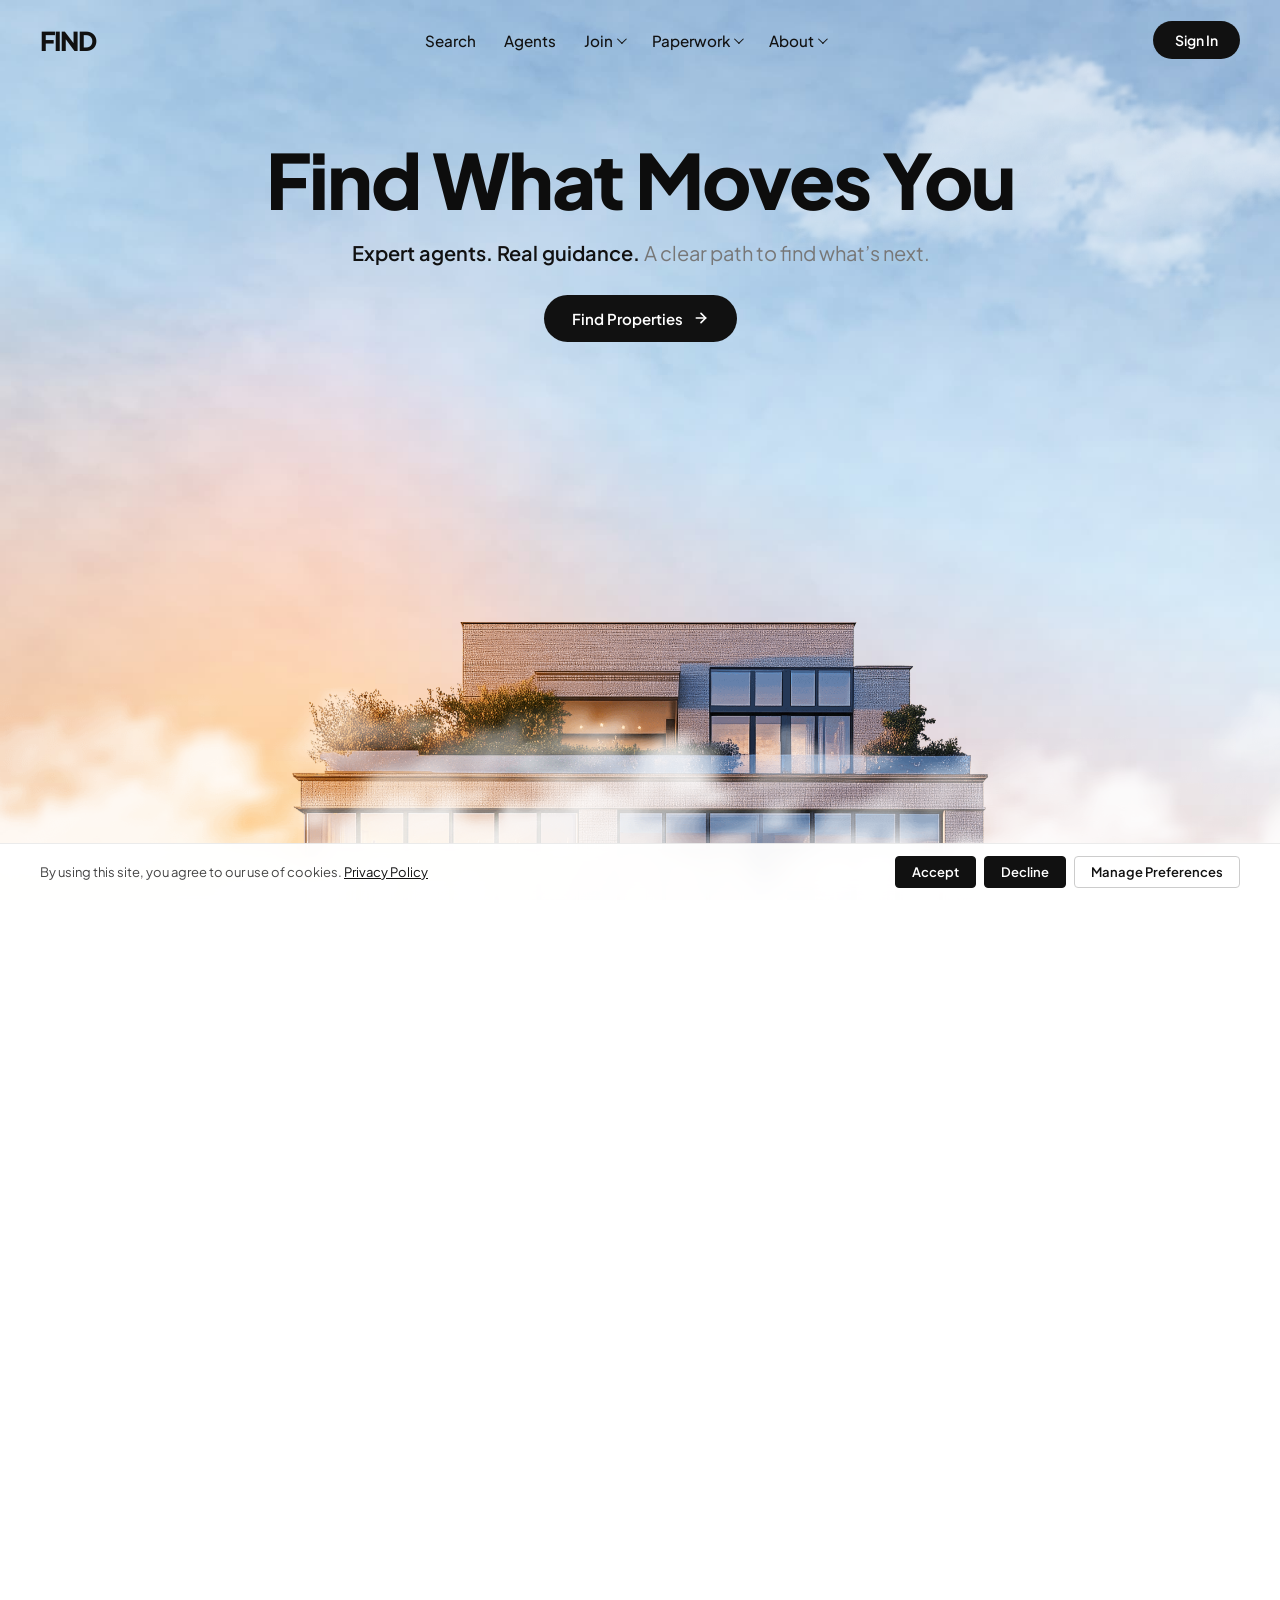
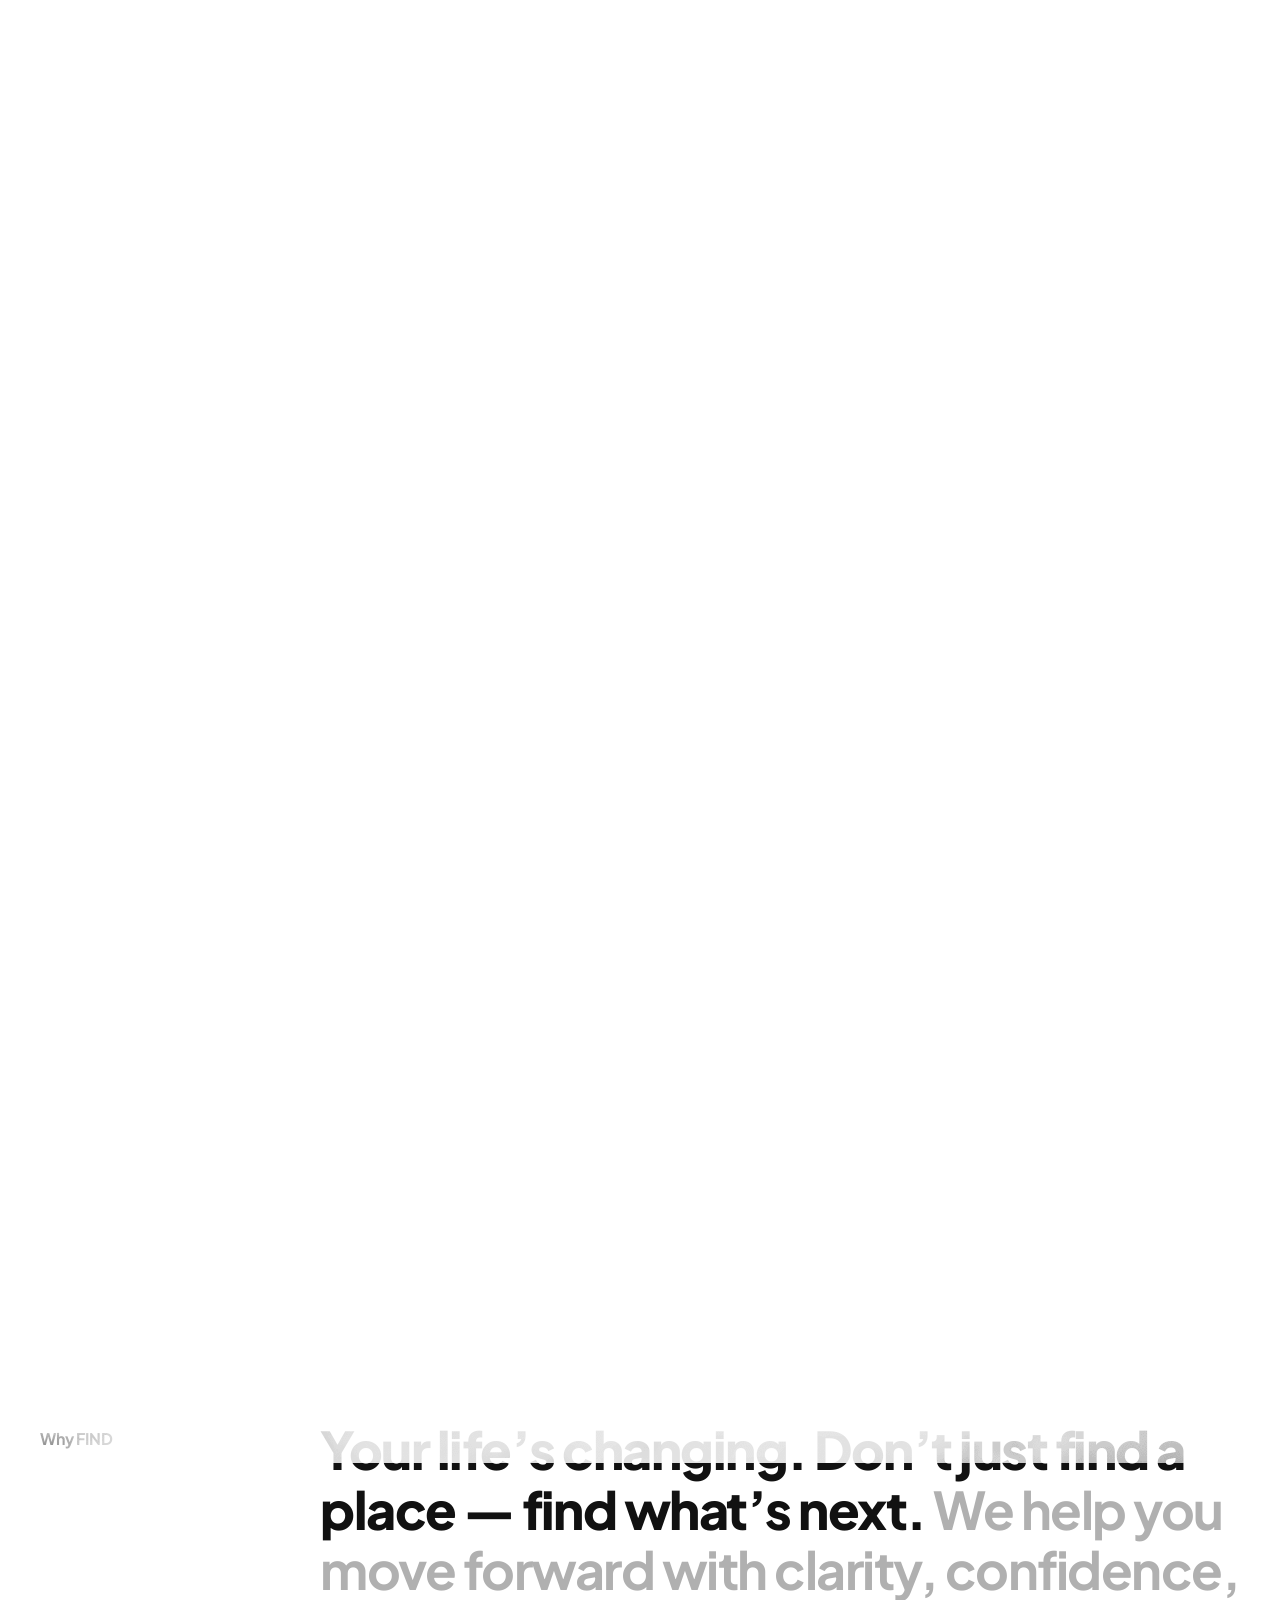
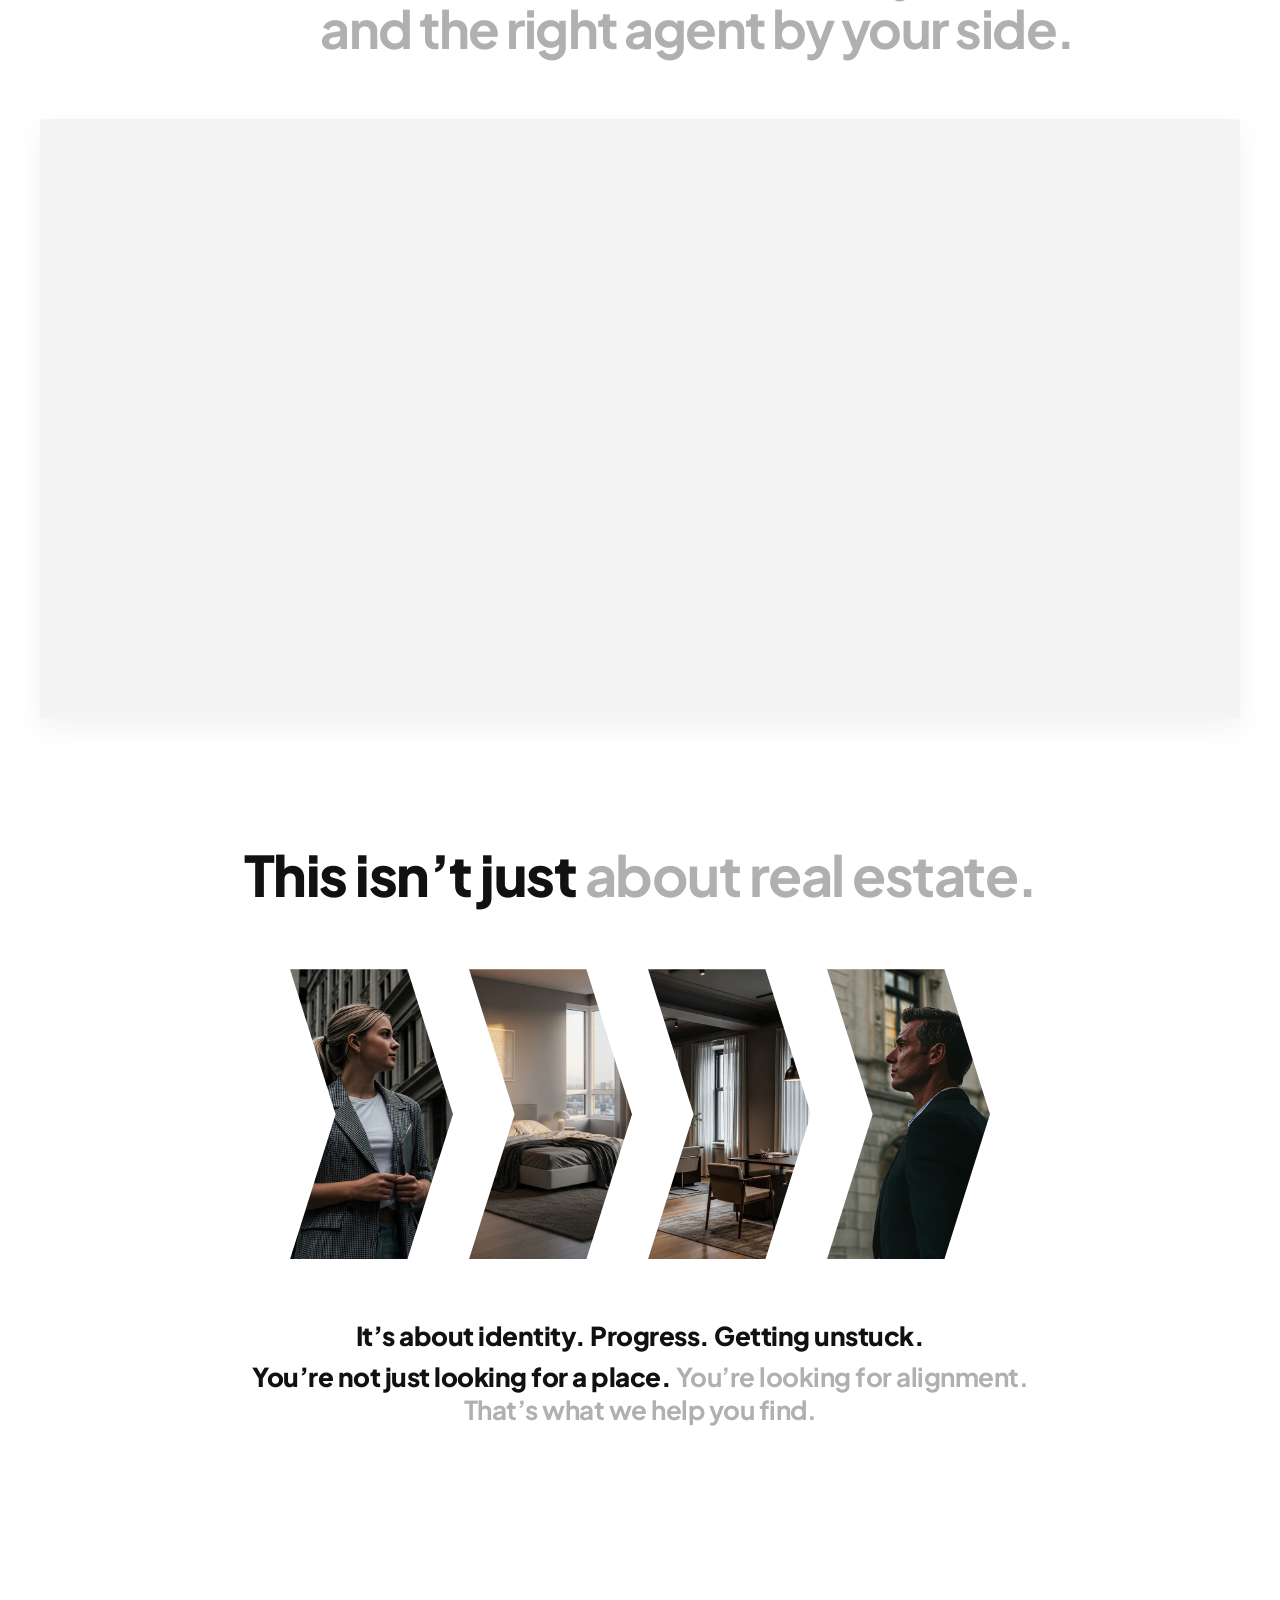
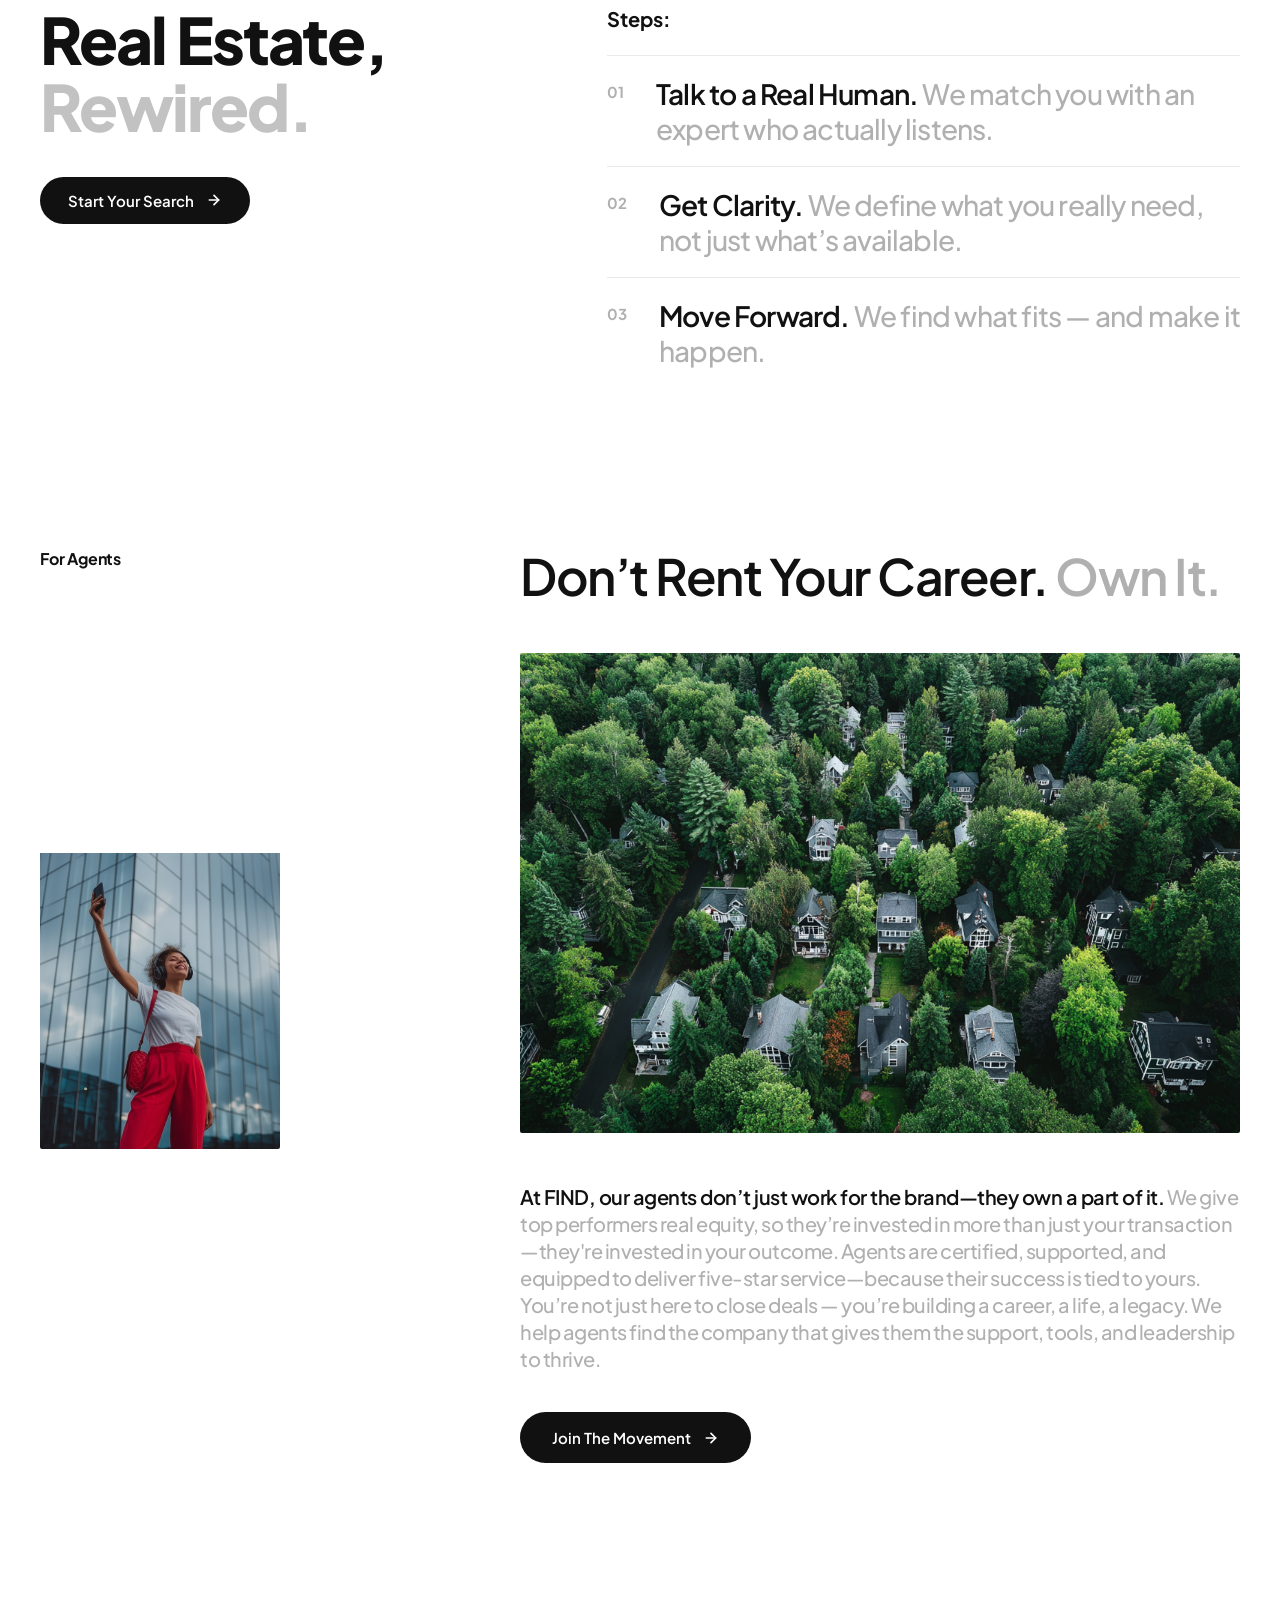
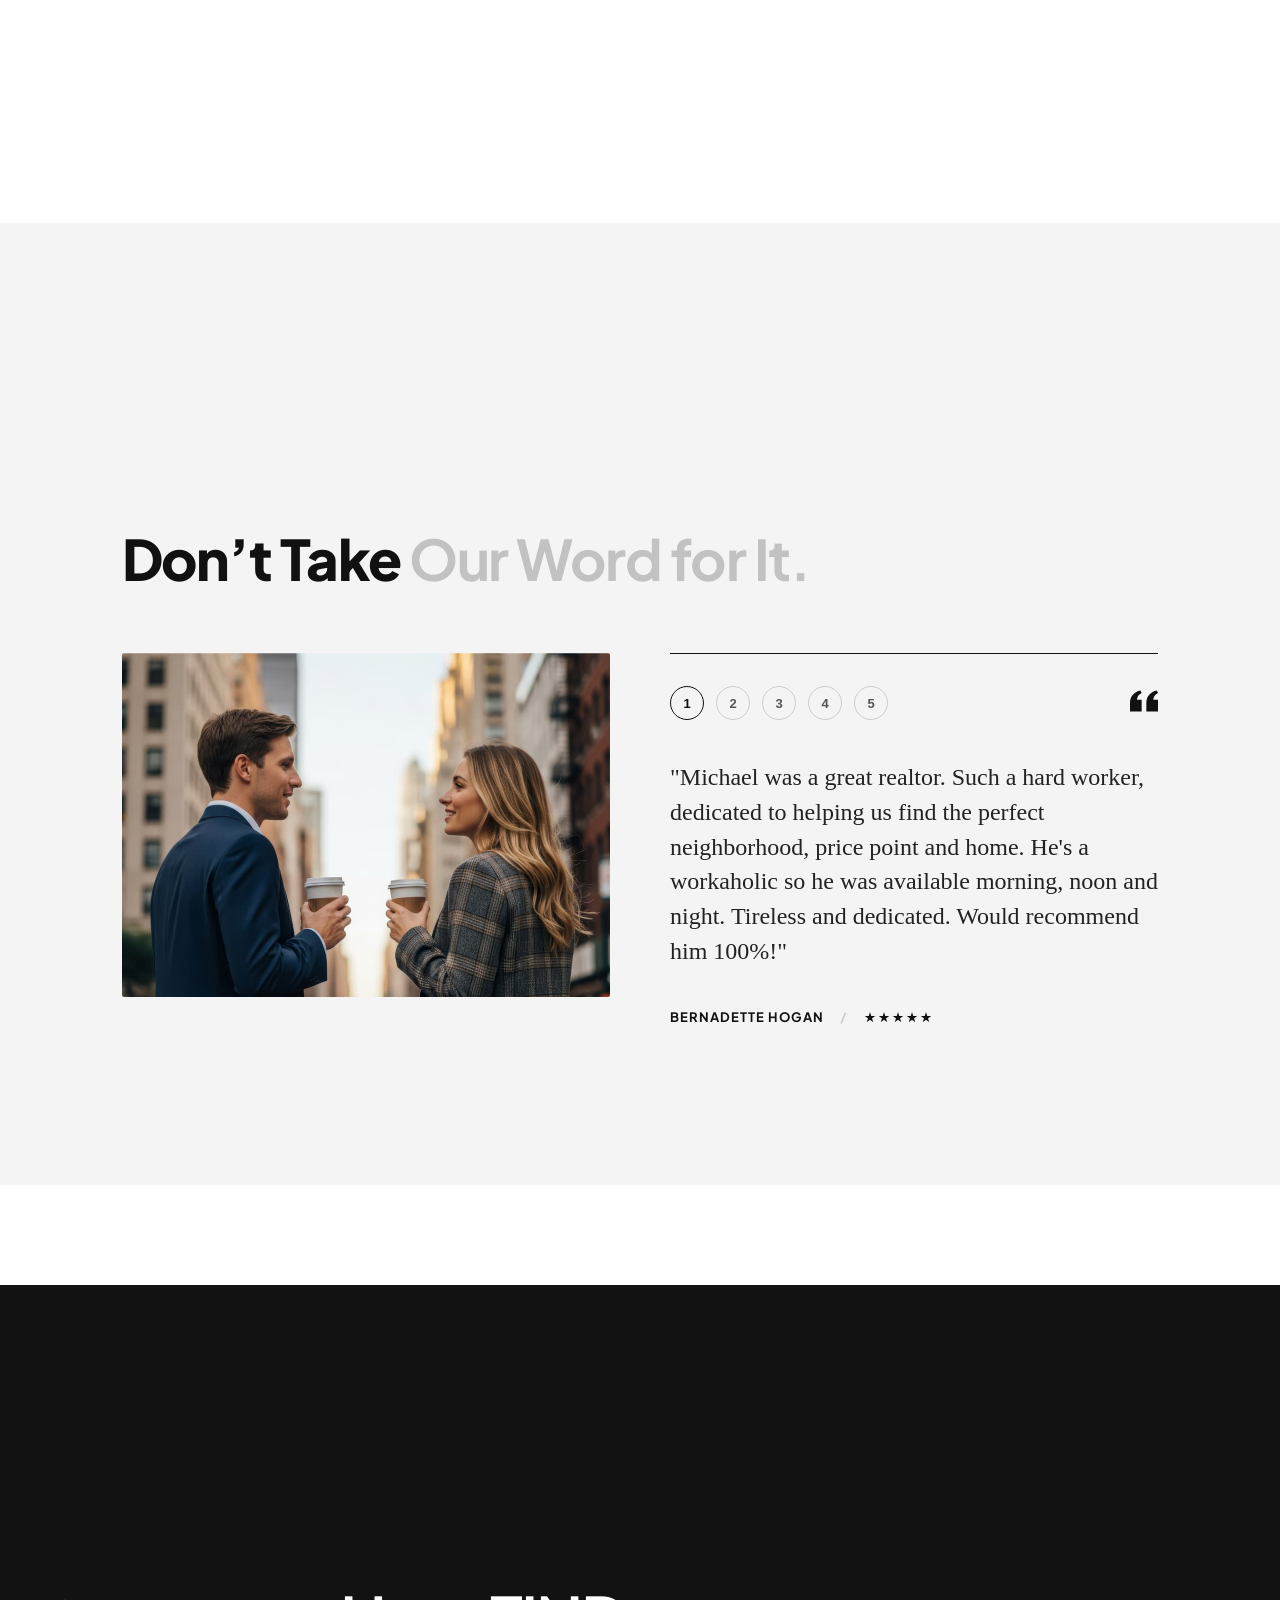
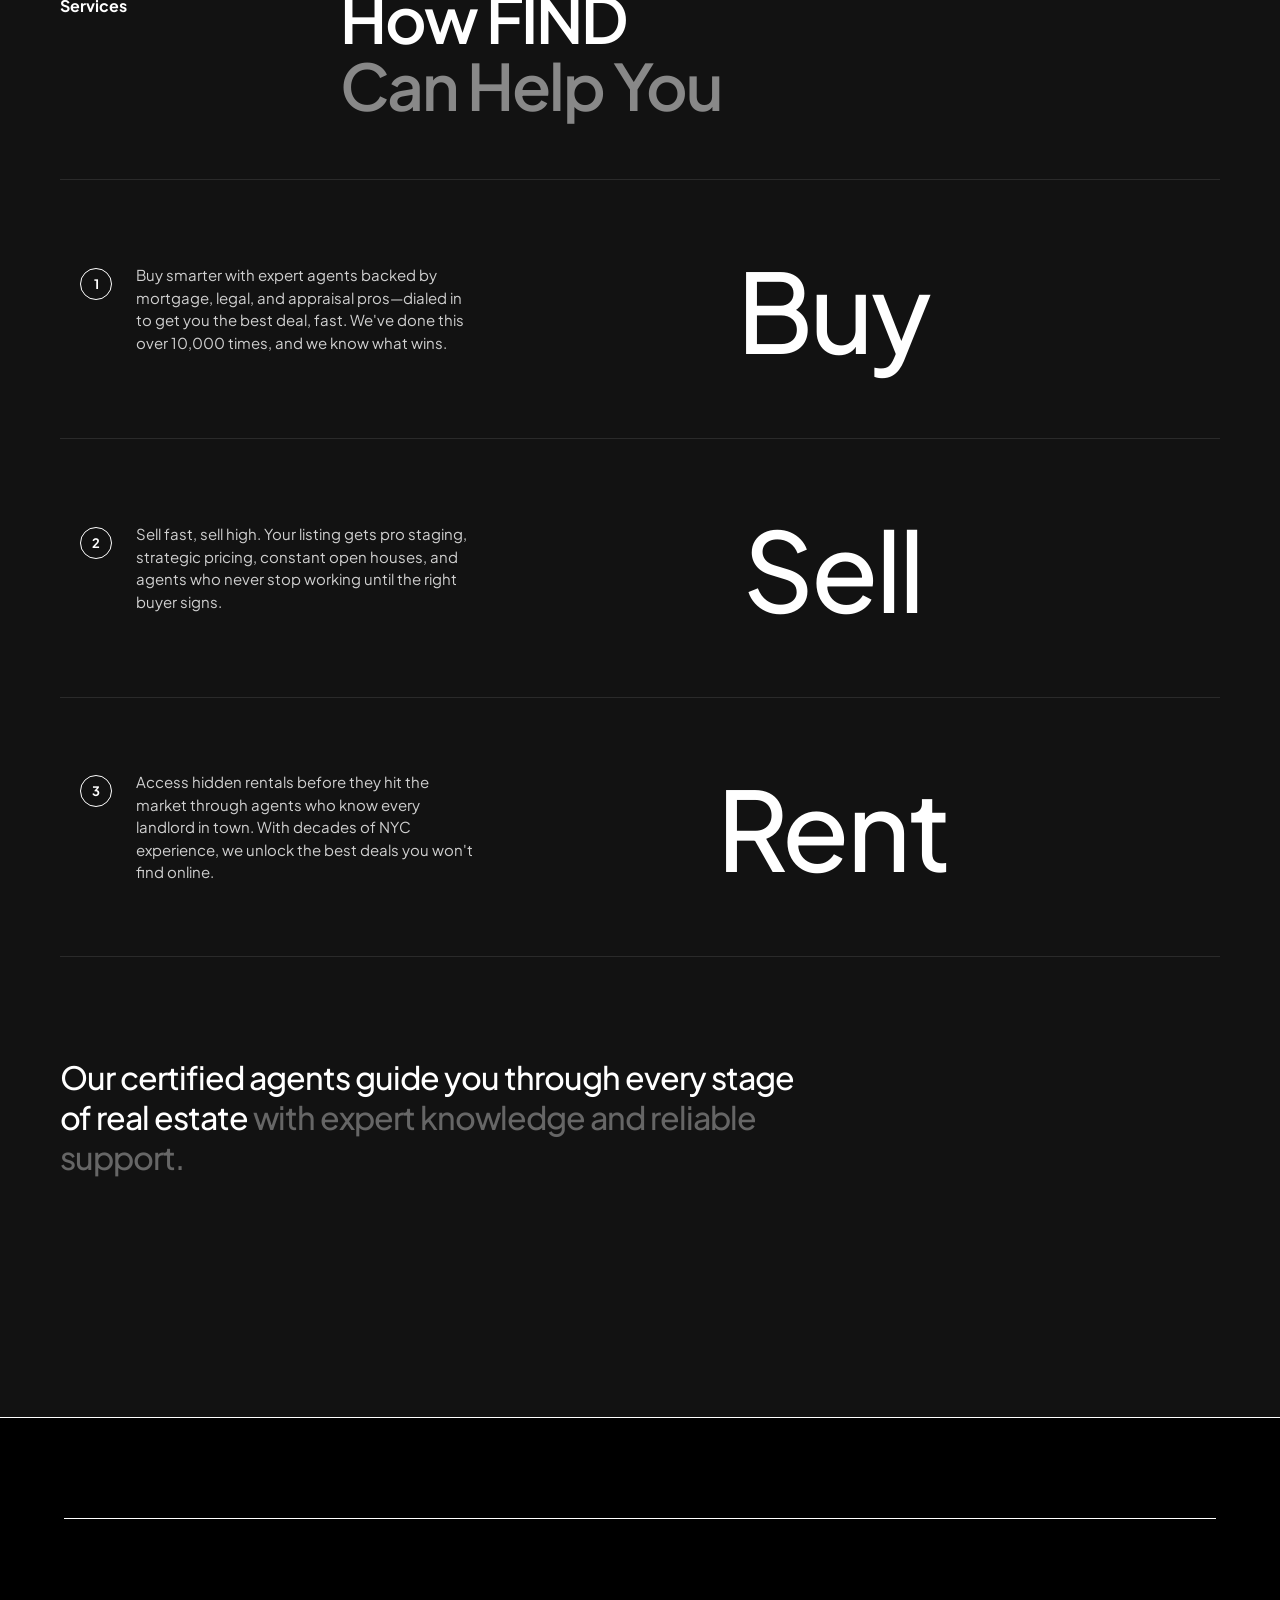
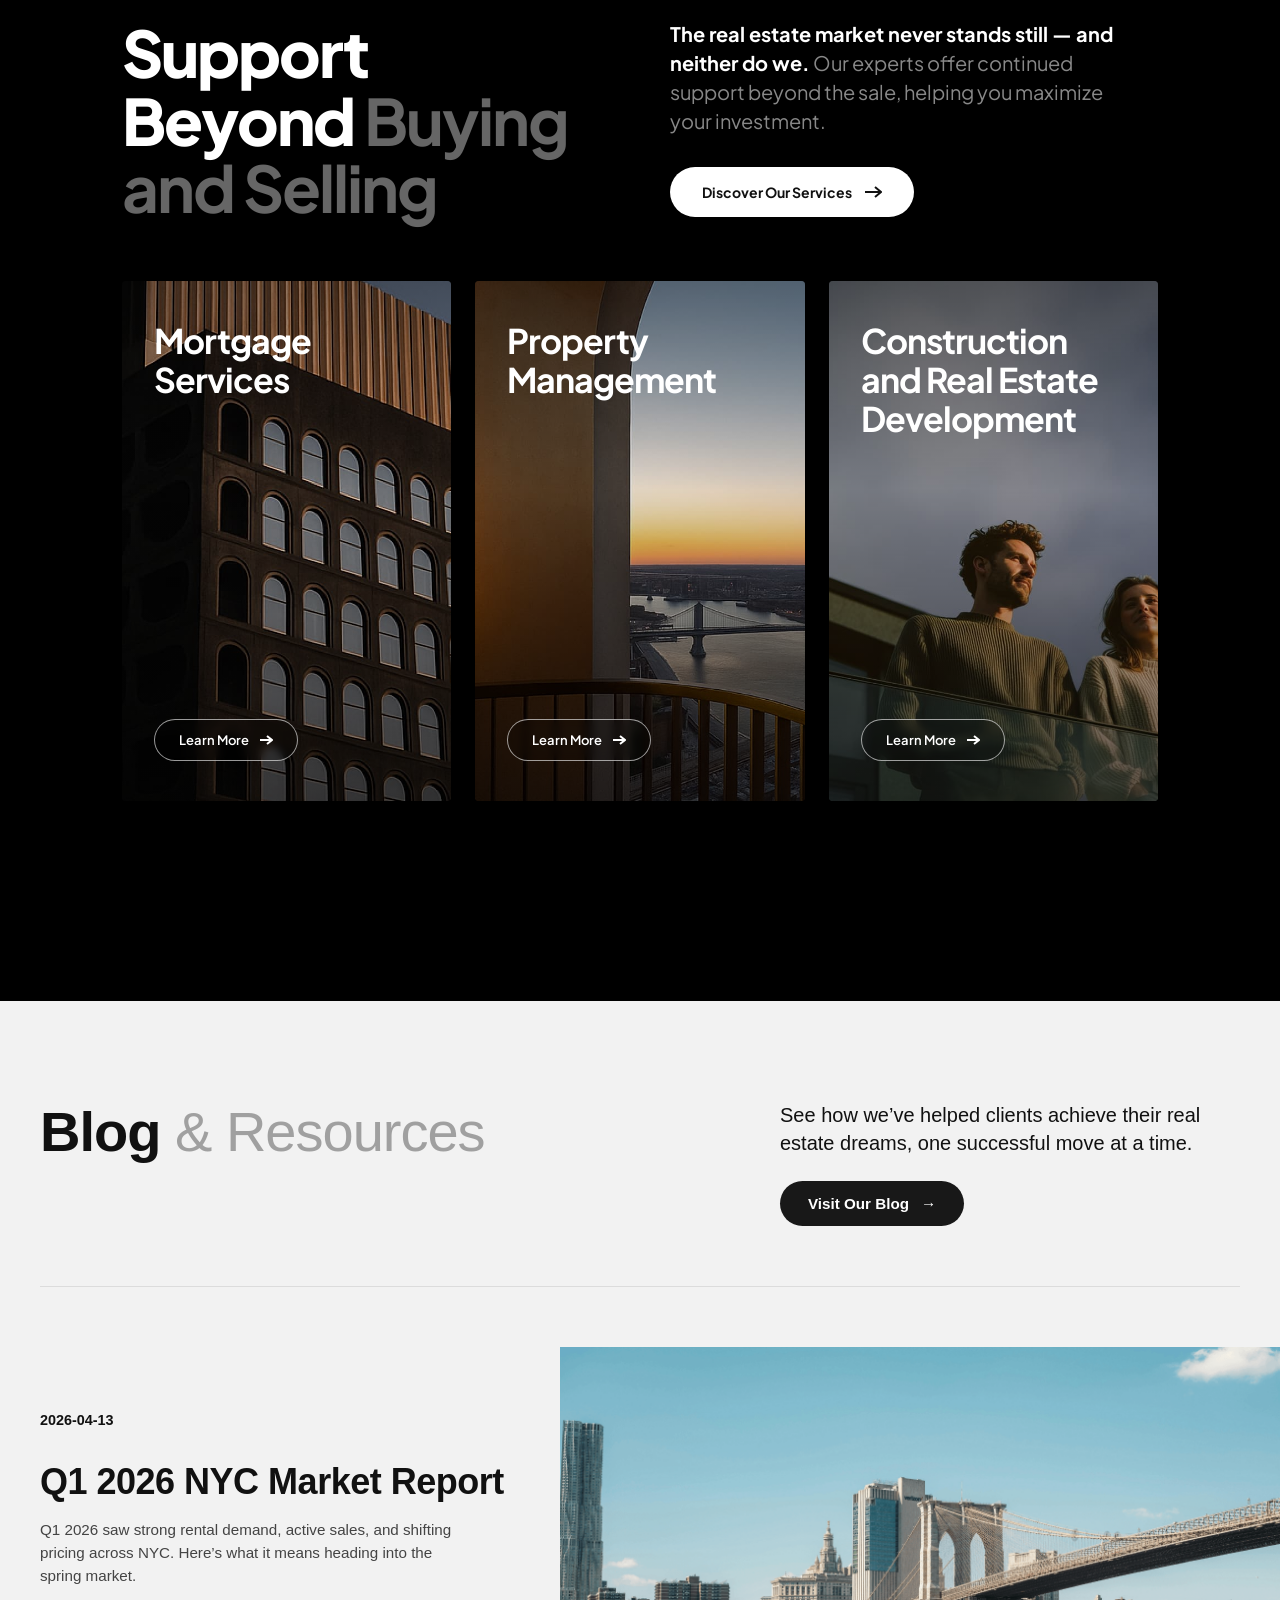
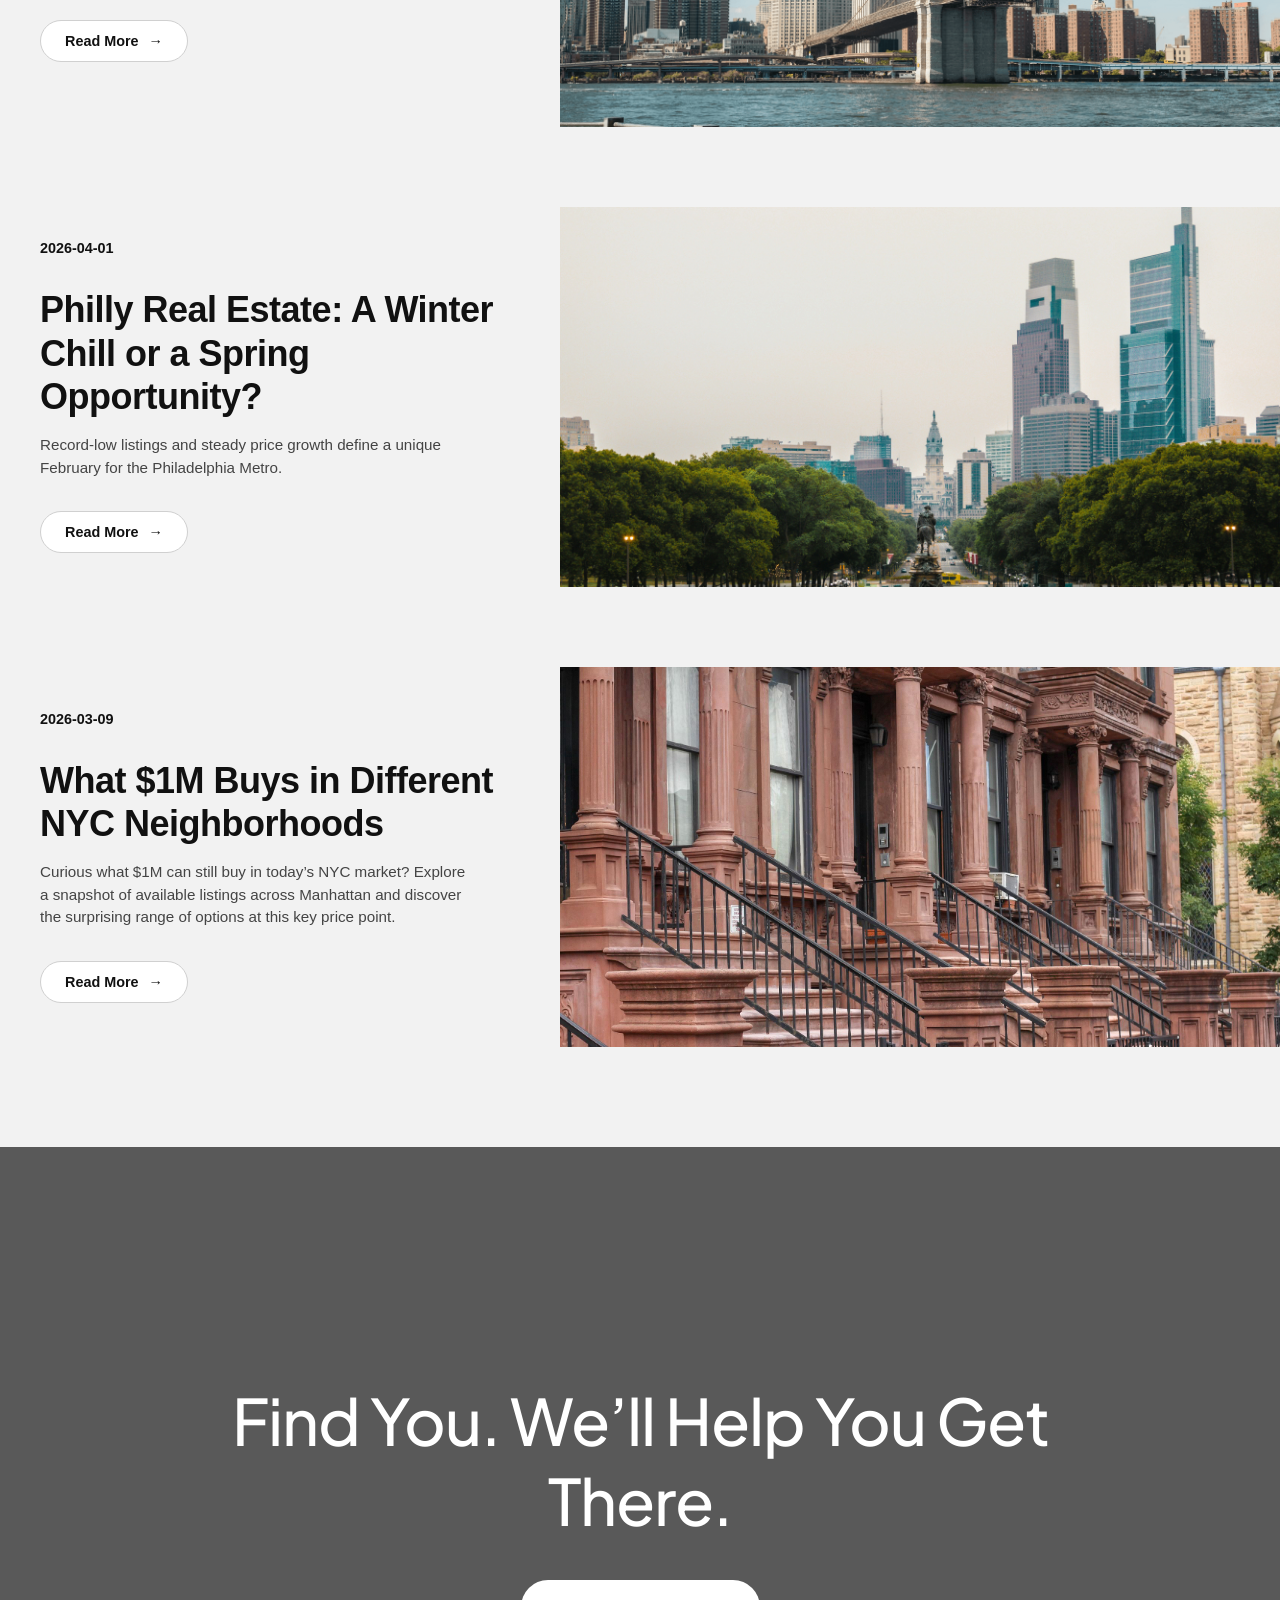
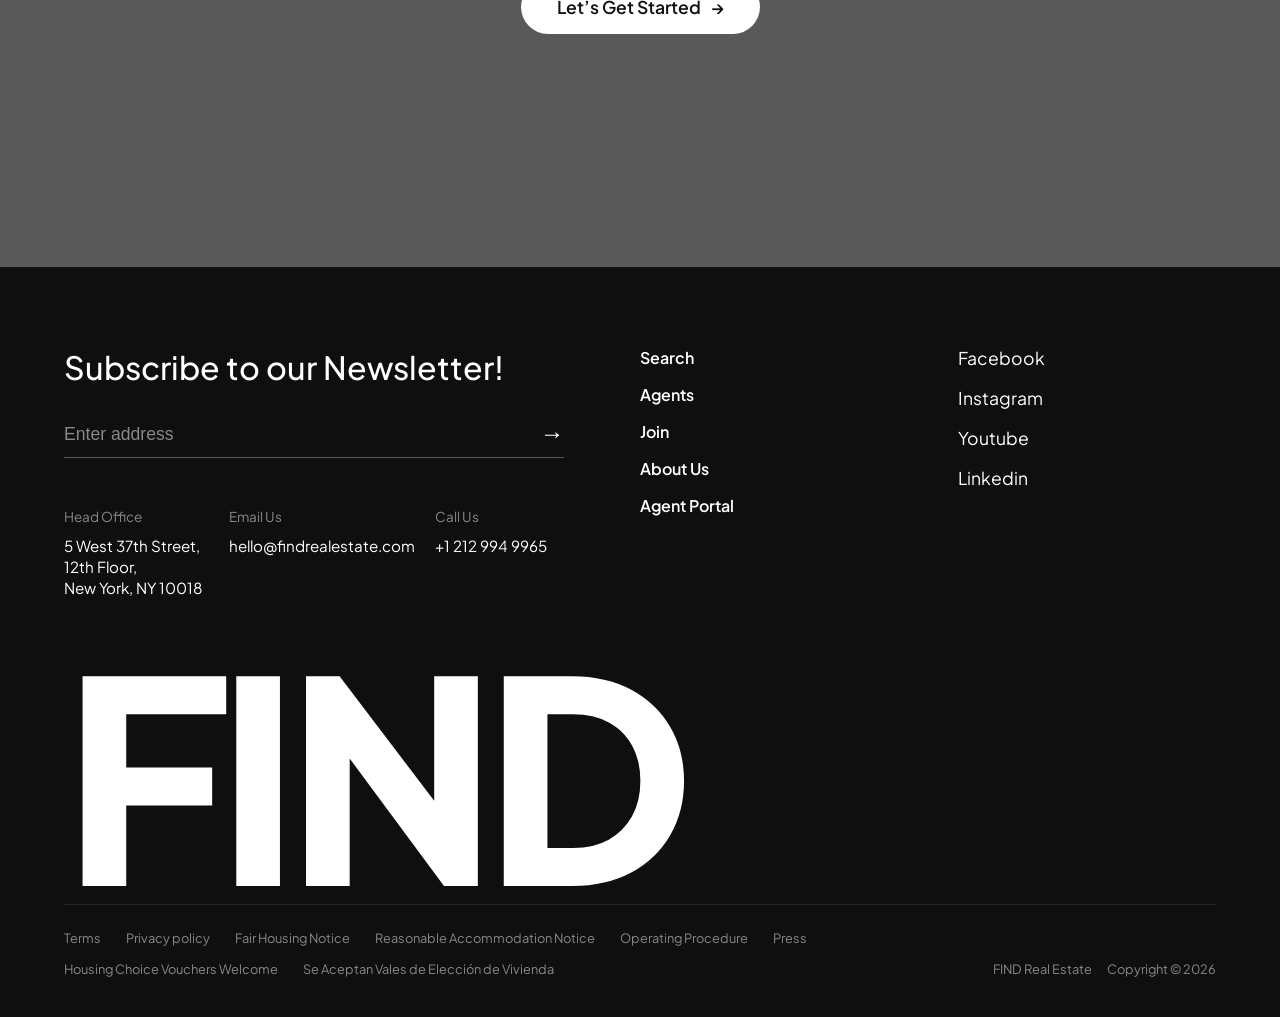
==== commit e8871b14: "scroll.js removed" ====
--- a/index.html
+++ b/index.html
@@ -637,6 +637,5 @@
 
   <script src="js/script.js"></script>
   
-   <script src="js/scroll.js"></script>
 </body>
-</html>+</html>
